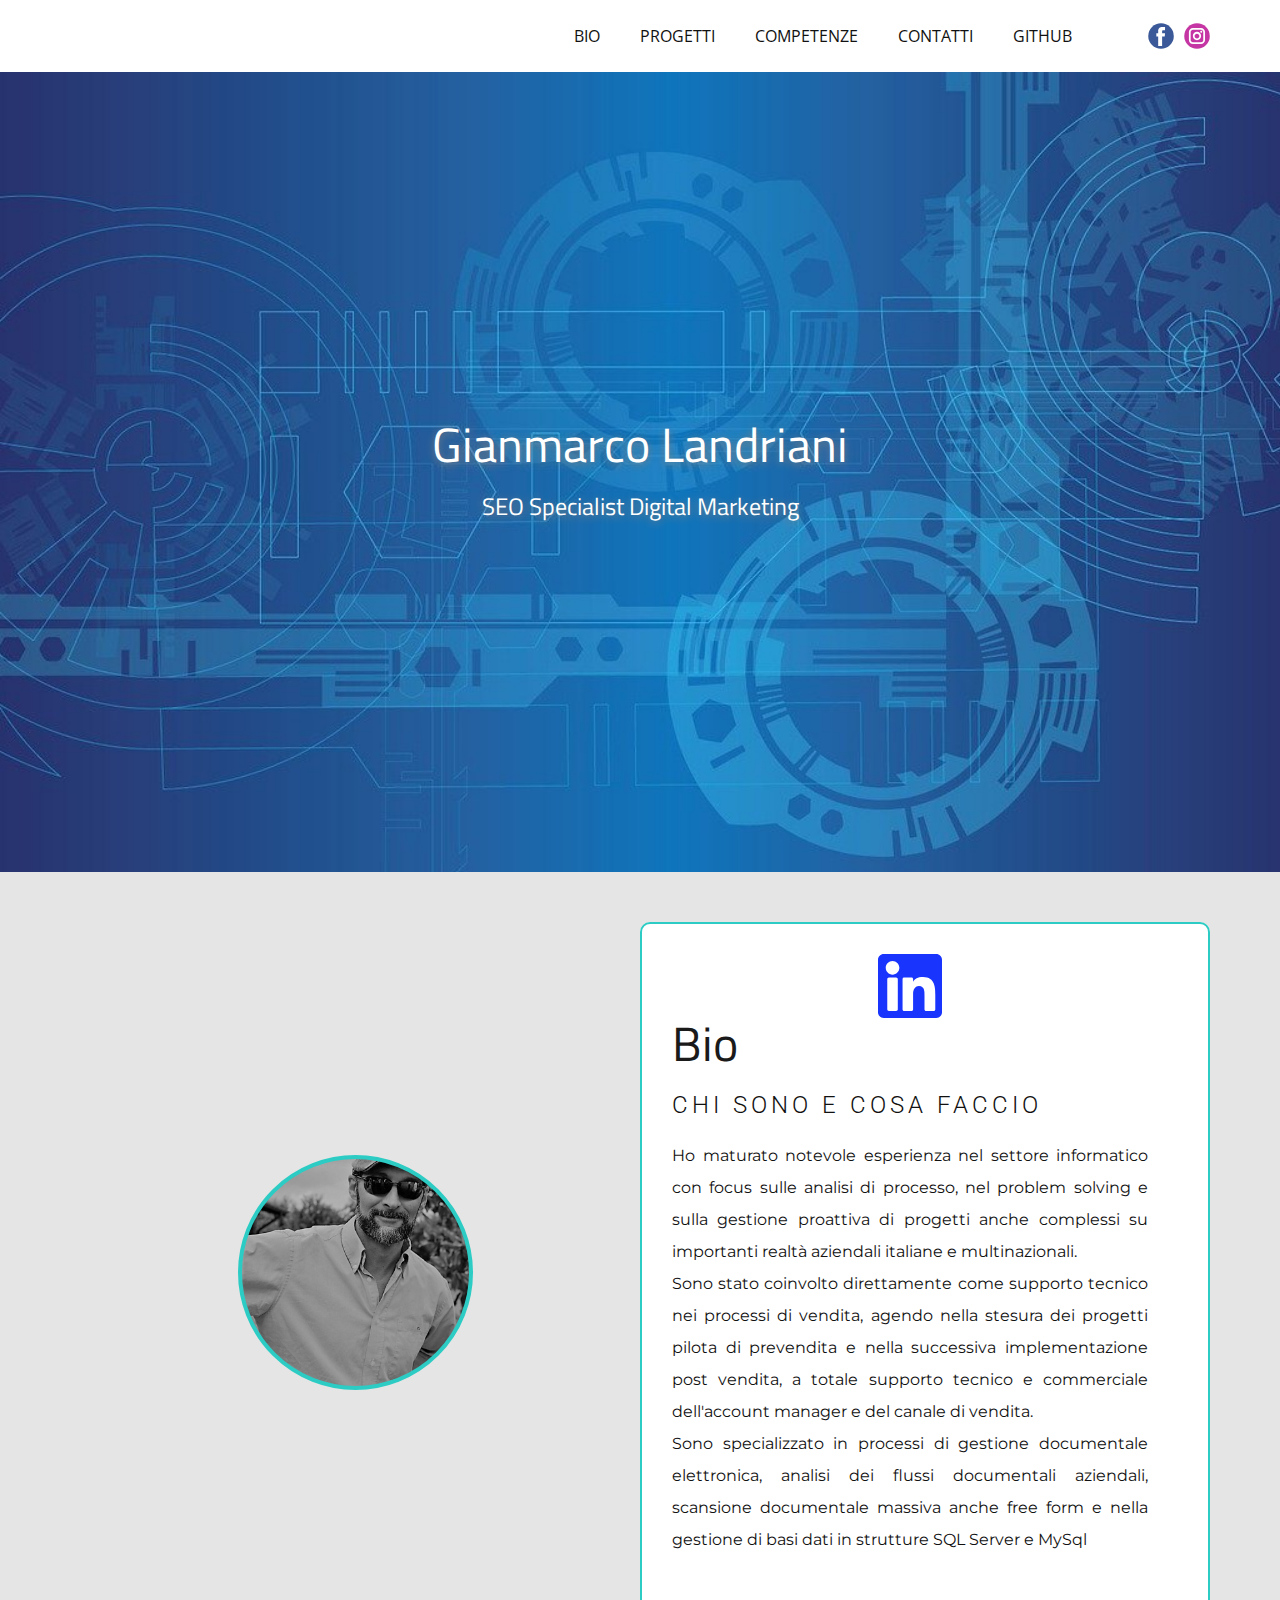
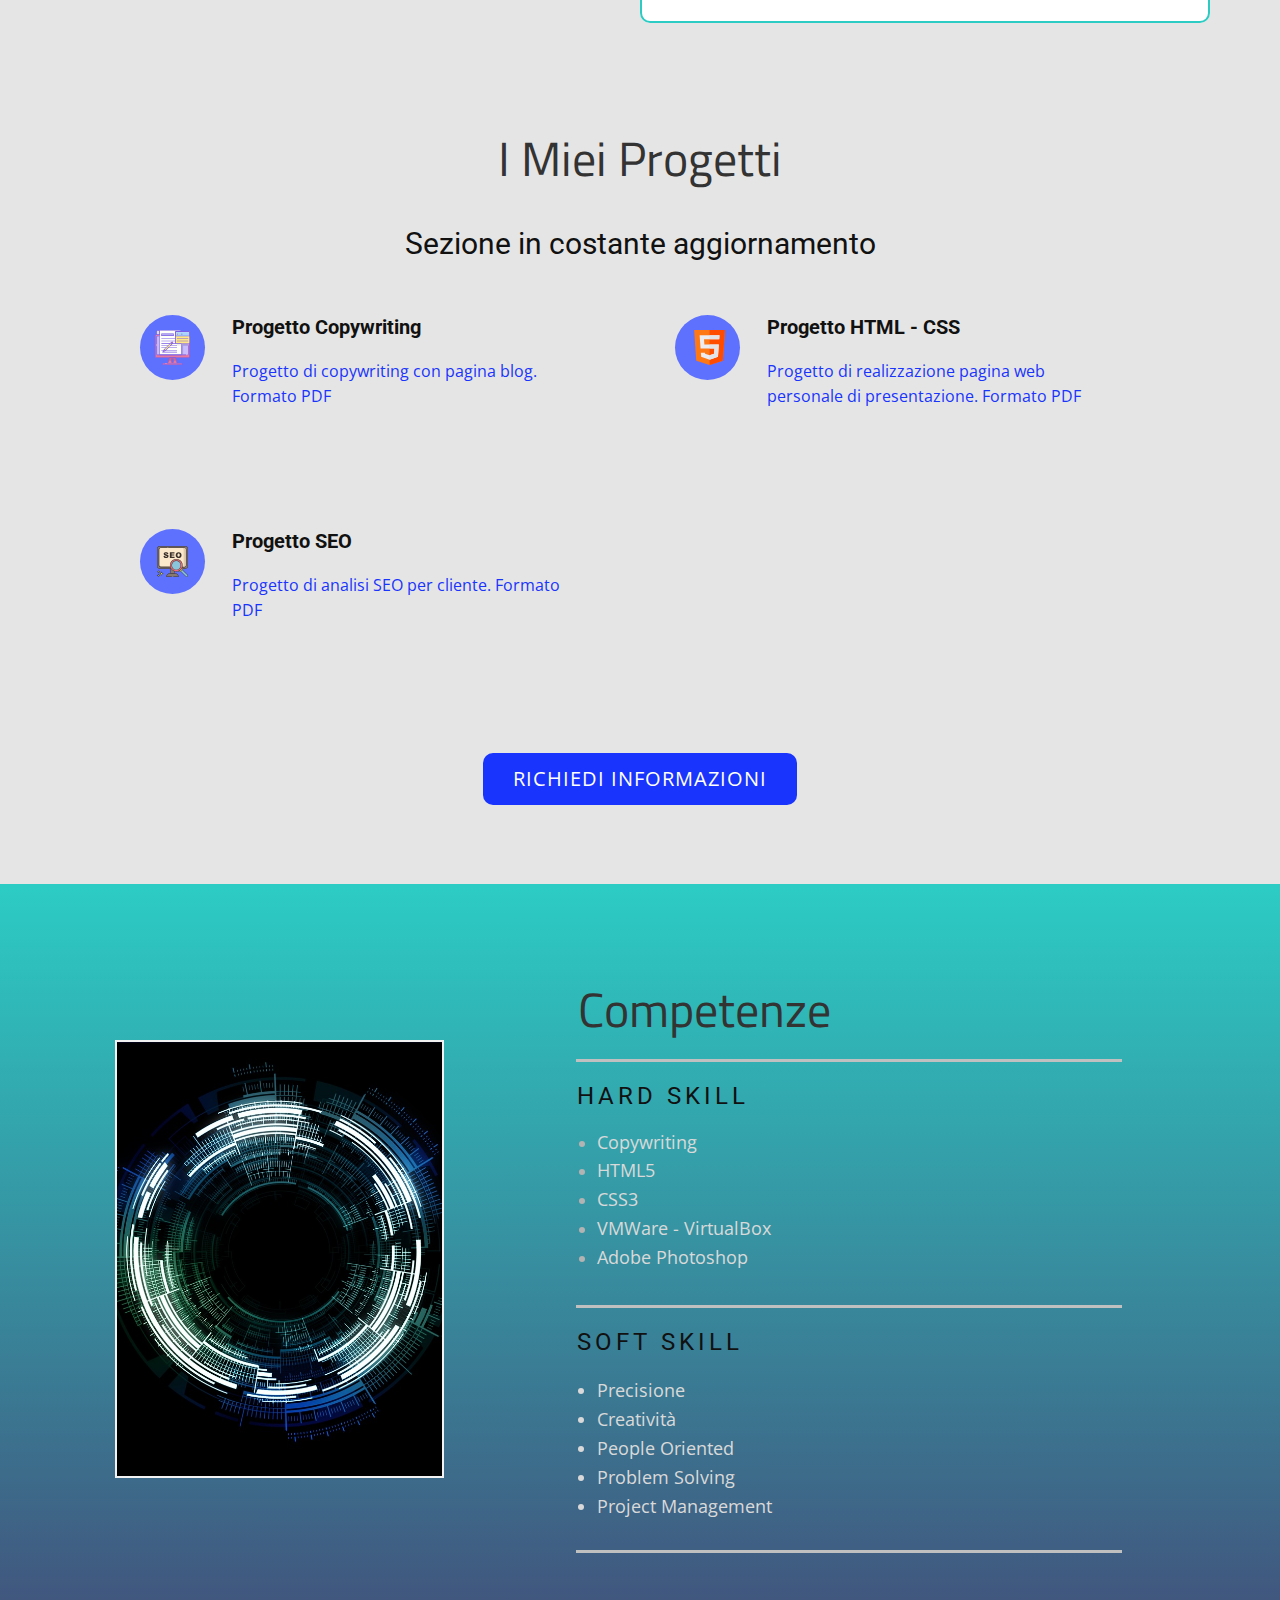
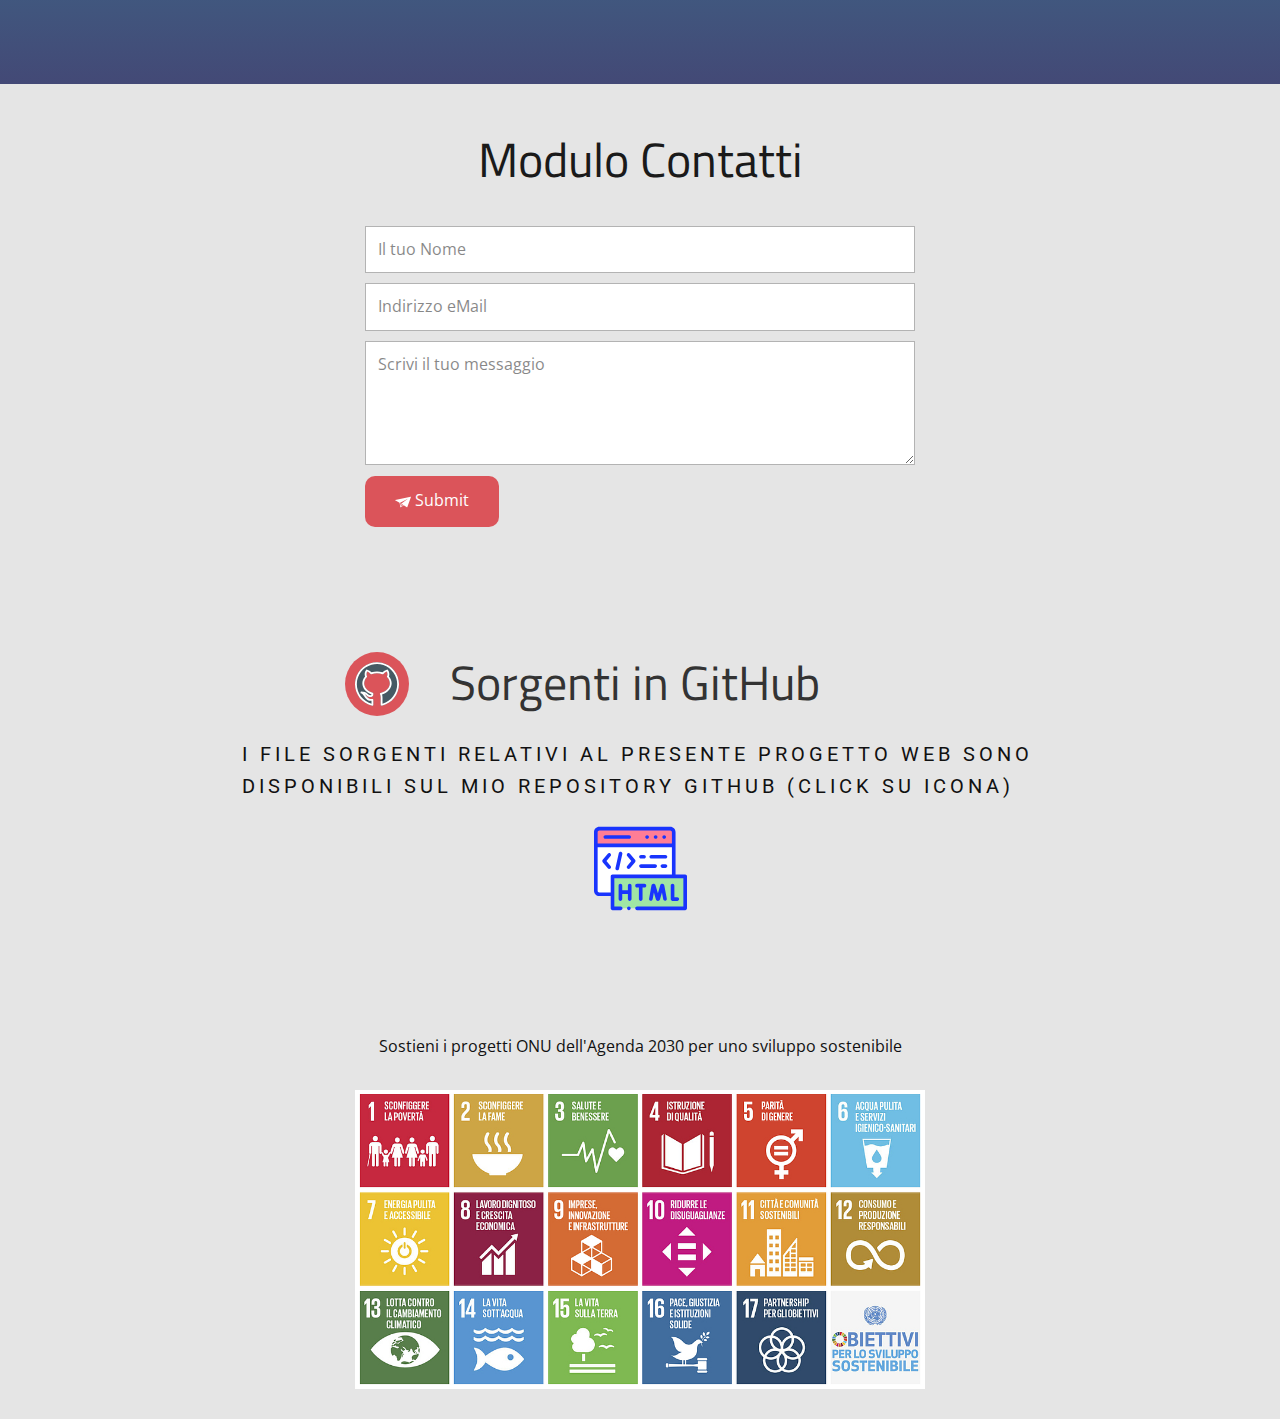
==== index.html @ 55a2b65b "start2impact" ====
<!DOCTYPE html>
<html style="font-size: 16px;" lang="it-IT"><head>
    <meta name="viewport" content="width=device-width, initial-scale=1.0">
    <meta charset="utf-8">
    <meta name="keywords" content="Html, CSS, SEO">
    <meta name="description" content="Gianmarco Landriani | Progetto HTML-CSS percorso SEO specialist su start2impact">
    <meta name="page_type" content="np-template-header-footer-from-plugin">
    <title>Gianmarco Landriani</title>
    <link rel="stylesheet" href="css/mypage.css" media="screen">
<link rel="stylesheet" href="css/Index.css" media="screen">
    <script class="u-script" type="text/javascript" src="js/jquery.js" defer=""></script>
    <script class="u-script" type="text/javascript" src="js/mypage.js" defer=""></script>
    <meta property="og:title" content="Gianmarco Landriani">
    <meta property="og:description" content="Gianmarco Landriani | Progetto HTML-CSS percorso SEO consultant su start2impact">
    <meta property="og:image" content="images/home_1280.jpg">
    <link id="u-theme-google-font" rel="stylesheet" href="https://fonts.googleapis.com/css?family=Roboto:100,100i,300,300i,400,400i,500,500i,700,700i,900,900i|Open+Sans:300,300i,400,400i,600,600i,700,700i,800,800i">
    <link id="u-page-google-font" rel="stylesheet" href="https://fonts.googleapis.com/css?family=Titillium+Web:200,200i,300,300i,400,400i,600,600i,700,700i,900|Montserrat:100,100i,200,200i,300,300i,400,400i,500,500i,600,600i,700,700i,800,800i,900,900i">
    
    <script type="application/ld+json">{
		"@context": "http://schema.org",
		"@type": "Organization",
		"name": "Personale",
		"sameAs": [
				"https://www.facebook.com/Gianmarco.Landriani/",
				"https://www.instagram.com/gianmarco.landriani/"
		]
}</script>
    <meta name="theme-color" content="#1934fd">
    <meta property="og:type" content="website">
  </head>
  <body data-home-page="Index.html" data-home-page-title="Index" class="u-body"><header class="u-align-center-sm u-align-center-xs u-clearfix u-header u-header" id="sec-44a9"><div class="u-clearfix u-sheet u-sheet-1">
        <div class="u-social-icons u-spacing-10 u-social-icons-1">
          <a class="u-social-url" title="facebook" target="_blank" href="https://www.facebook.com/Gianmarco.Landriani/"><span class="u-icon u-social-facebook u-social-icon u-icon-1"><svg class="u-svg-link" preserveAspectRatio="xMidYMin slice" viewBox="0 0 112 112" style=""><use xmlns:xlink="http://www.w3.org/1999/xlink" xlink:href="#svg-72c3"></use></svg><svg class="u-svg-content" viewBox="0 0 112 112" x="0" y="0" id="svg-72c3"><circle fill="currentColor" cx="56.1" cy="56.1" r="55"></circle><path fill="#FFFFFF" d="M73.5,31.6h-9.1c-1.4,0-3.6,0.8-3.6,3.9v8.5h12.6L72,58.3H60.8v40.8H43.9V58.3h-8V43.9h8v-9.2
            c0-6.7,3.1-17,17-17h12.5v13.9H73.5z"></path></svg></span>
          </a>
          <a class="u-social-url" title="instagram" target="_blank" href="https://www.instagram.com/gianmarco.landriani/"><span class="u-icon u-social-icon u-social-instagram u-icon-2"><svg class="u-svg-link" preserveAspectRatio="xMidYMin slice" viewBox="0 0 112 112" style=""><use xmlns:xlink="http://www.w3.org/1999/xlink" xlink:href="#svg-be2e"></use></svg><svg class="u-svg-content" viewBox="0 0 112 112" x="0" y="0" id="svg-be2e"><circle fill="currentColor" cx="56.1" cy="56.1" r="55"></circle><path fill="#FFFFFF" d="M55.9,38.2c-9.9,0-17.9,8-17.9,17.9C38,66,46,74,55.9,74c9.9,0,17.9-8,17.9-17.9C73.8,46.2,65.8,38.2,55.9,38.2
            z M55.9,66.4c-5.7,0-10.3-4.6-10.3-10.3c-0.1-5.7,4.6-10.3,10.3-10.3c5.7,0,10.3,4.6,10.3,10.3C66.2,61.8,61.6,66.4,55.9,66.4z"></path><path fill="#FFFFFF" d="M74.3,33.5c-2.3,0-4.2,1.9-4.2,4.2s1.9,4.2,4.2,4.2s4.2-1.9,4.2-4.2S76.6,33.5,74.3,33.5z"></path><path fill="#FFFFFF" d="M73.1,21.3H38.6c-9.7,0-17.5,7.9-17.5,17.5v34.5c0,9.7,7.9,17.6,17.5,17.6h34.5c9.7,0,17.5-7.9,17.5-17.5V38.8
            C90.6,29.1,82.7,21.3,73.1,21.3z M83,73.3c0,5.5-4.5,9.9-9.9,9.9H38.6c-5.5,0-9.9-4.5-9.9-9.9V38.8c0-5.5,4.5-9.9,9.9-9.9h34.5
            c5.5,0,9.9,4.5,9.9,9.9V73.3z"></path></svg></span>
          </a>
        </div>
        <nav class="u-align-left u-menu u-menu-dropdown u-offcanvas u-menu-1">
          <div class="menu-collapse" style="font-size: 1rem;">
            <a class="u-button-style u-nav-link" href="#">
              <svg class="u-svg-link" preserveAspectRatio="xMidYMin slice" viewBox="0 0 302 302" style=""><use xmlns:xlink="http://www.w3.org/1999/xlink" xlink:href="#svg-8a8f"></use></svg>
              <svg xmlns="http://www.w3.org/2000/svg" xmlns:xlink="http://www.w3.org/1999/xlink" version="1.1" id="svg-8a8f" x="0px" y="0px" viewBox="0 0 302 302" style="enable-background:new 0 0 302 302;" xml:space="preserve" class="u-svg-content"><g><rect y="36" width="302" height="30"></rect><rect y="236" width="302" height="30"></rect><rect y="136" width="302" height="30"></rect>
</g><g></g><g></g><g></g><g></g><g></g><g></g><g></g><g></g><g></g><g></g><g></g><g></g><g></g><g></g><g></g></svg>
            </a>
          </div>
          <div class="u-custom-menu u-nav-container">
            <ul class="u-nav u-unstyled u-nav-1"><li class="u-nav-item"><a class="u-button-style u-nav-link" href="Index.html#carousel_7b2b" data-page-id="147878099">BIO</a>
</li><li class="u-nav-item"><a class="u-button-style u-nav-link" href="Index.html#sec-progetti" data-page-id="147878099">PROGETTI</a>
</li><li class="u-nav-item"><a class="u-button-style u-nav-link" href="Index.html#sec-competenze" data-page-id="147878099">COMPETENZE</a>
</li><li class="u-nav-item"><a class="u-button-style u-nav-link" href="Index.html#sec-contatti" data-page-id="147878099">CONTATTI</a>
</li><li class="u-nav-item"><a class="u-button-style u-nav-link" href="Index.html#sec-github" data-page-id="147878099">GITHUB</a>
</li></ul>
          </div>
          <div class="u-custom-menu u-nav-container-collapse">
            <div class="u-align-center u-black u-container-style u-inner-container-layout u-opacity u-opacity-95 u-sidenav">
              <div class="u-sidenav-overflow">
                <div class="u-menu-close"></div>
                <ul class="u-align-center u-nav u-popupmenu-items u-unstyled u-nav-2"><li class="u-nav-item"><a class="u-button-style u-nav-link" href="Index.html#carousel_7b2b" data-page-id="147878099">BIO</a>
</li><li class="u-nav-item"><a class="u-button-style u-nav-link" href="Index.html#sec-progetti" data-page-id="147878099">PROGETTI</a>
</li><li class="u-nav-item"><a class="u-button-style u-nav-link" href="Index.html#sec-competenze" data-page-id="147878099">COMPETENZE</a>
</li><li class="u-nav-item"><a class="u-button-style u-nav-link" href="Index.html#sec-contatti" data-page-id="147878099">CONTATTI</a>
</li><li class="u-nav-item"><a class="u-button-style u-nav-link" href="Index.html#sec-github" data-page-id="147878099">GITHUB</a>
</li></ul>
              </div>
            </div>
            <div class="u-black u-menu-overlay u-opacity u-opacity-70"></div>
          </div>
        </nav>
      </div></header>
    <section class="u-align-center u-clearfix u-image u-section-1" id="carousel_30c3" data-image-width="1280" data-image-height="640">
      <div class="u-align-left u-clearfix u-sheet u-valign-middle u-sheet-1">
        <h1 class="u-align-center u-text u-text-body-alt-color u-text-default u-text-1">Gianmarco Landriani<br>
          <span style="font-size: 1.5rem;">SEO Specialist Digital Marketing</span>
        </h1>
      </div>
    </section>
    <section class="u-clearfix u-grey-10 u-section-2" id="carousel_7b2b">
      <div class="u-clearfix u-sheet u-sheet-1">
        <div class="u-clearfix u-layout-wrap u-layout-wrap-1">
          <div class="u-gutter-0 u-layout">
            <div class="u-layout-row">
              <div class="u-align-center u-container-style u-layout-cell u-size-30 u-layout-cell-1">
                <div class="u-container-layout u-valign-middle u-container-layout-1">
                  <div class="u-border-4 u-border-palette-4-dark-1 u-image u-image-circle u-image-1" data-image-width="698" data-image-height="1048"></div>
                </div>
              </div>
              <div class="u-container-style u-layout-cell u-radius-10 u-shape-round u-size-30 u-white u-layout-cell-2">
                <div class="u-border-2 u-border-palette-4-dark-1 u-container-layout u-container-layout-2"><span class="u-align-center u-icon u-icon-circle u-text-palette-1-base u-icon-1" data-href="https://it.linkedin.com/in/gianmarco-landriani" data-target="_blank"><svg class="u-svg-link" preserveAspectRatio="xMidYMin slice" viewBox="0 0 382 382" style=""><use xmlns:xlink="http://www.w3.org/1999/xlink" xlink:href="#svg-2ec9"></use></svg><svg class="u-svg-content" viewBox="0 0 382 382" x="0px" y="0px" id="svg-2ec9" style="enable-background:new 0 0 382 382;"><path style="fill:currentColor;" d="M347.445,0H34.555C15.471,0,0,15.471,0,34.555v312.889C0,366.529,15.471,382,34.555,382h312.889  C366.529,382,382,366.529,382,347.444V34.555C382,15.471,366.529,0,347.445,0z M118.207,329.844c0,5.554-4.502,10.056-10.056,10.056  H65.345c-5.554,0-10.056-4.502-10.056-10.056V150.403c0-5.554,4.502-10.056,10.056-10.056h42.806  c5.554,0,10.056,4.502,10.056,10.056V329.844z M86.748,123.432c-22.459,0-40.666-18.207-40.666-40.666S64.289,42.1,86.748,42.1  s40.666,18.207,40.666,40.666S109.208,123.432,86.748,123.432z M341.91,330.654c0,5.106-4.14,9.246-9.246,9.246H286.73  c-5.106,0-9.246-4.14-9.246-9.246v-84.168c0-12.556,3.683-55.021-32.813-55.021c-28.309,0-34.051,29.066-35.204,42.11v97.079  c0,5.106-4.139,9.246-9.246,9.246h-44.426c-5.106,0-9.246-4.14-9.246-9.246V149.593c0-5.106,4.14-9.246,9.246-9.246h44.426  c5.106,0,9.246,4.14,9.246,9.246v15.655c10.497-15.753,26.097-27.912,59.312-27.912c73.552,0,73.131,68.716,73.131,106.472  L341.91,330.654L341.91,330.654z"></path></svg></span>
                  <h1 class="u-text u-text-default-lg u-text-default-md u-text-default-sm u-text-default-xl u-text-grey-90 u-text-1">Bio</h1>
                  <h6 class="u-text u-text-2">chi sono e cosa faccio</h6>
                  <p class="u-align-justify u-custom-font u-font-montserrat u-text u-text-3"> Ho maturato notevole esperienza nel settore informatico con focus sulle 
analisi di processo, nel problem solving e sulla gestione proattiva di 
progetti anche complessi su importanti realtà aziendali italiane e 
multinazionali.<br> Sono stato coinvolto direttamente come supporto tecnico nei processi di 
vendita, agendo nella stesura dei progetti pilota di prevendita e nella 
successiva implementazione post vendita, a totale supporto tecnico e 
commerciale dell'account manager e del canale di vendita.<br> Sono specializzato in processi di gestione documentale elettronica, 
analisi dei flussi documentali aziendali, scansione documentale massiva 
anche free form e nella gestione di basi dati in strutture SQL Server e 
MySql
                  </p>
                </div>
              </div>
            </div>
          </div>
        </div>
      </div>
    </section>
    <section class="u-align-center u-clearfix u-grey-10 u-section-3" id="sec-progetti">
      <div class="u-clearfix u-sheet u-sheet-1">
        <h1 class="u-text u-text-1">I Miei Progetti</h1>
        <h3 class="u-text u-text-2">Sezione in costante aggiornamento</h3>
        <div class="u-expanded-width-lg u-expanded-width-md u-expanded-width-sm u-expanded-width-xs u-list u-list-1">
          <div class="u-repeater u-repeater-1">
            <div class="u-container-style u-list-item u-repeater-item">
              <div class="u-container-layout u-similar-container u-container-layout-1"><span class="u-icon u-icon-circle u-palette-1-light-1 u-spacing-15 u-icon-1"><svg class="u-svg-link" preserveAspectRatio="xMidYMin slice" viewBox="0 0 128 128" style=""><use xmlns:xlink="http://www.w3.org/1999/xlink" xlink:href="#svg-e57f"></use></svg><svg class="u-svg-content" viewBox="0 0 128 128" id="svg-e57f"><rect fill="#e678a0" height="84.382" rx="2.953" width="126" x="1" y="17.33"></rect><path d="m2.969 100.727v-78.471a2.954 2.954 0 0 1 2.953-2.956h120.094a3.023 3.023 0 0 1 .862.138 2.962 2.962 0 0 0 -2.83-2.109h-120.095a2.954 2.954 0 0 0 -2.953 2.956v78.471a2.946 2.946 0 0 0 2.107 2.818 2.926 2.926 0 0 1 -.138-.847z" fill="#fa8cb4"></path><rect fill="#c8beff" height="68.618" rx="1.969" width="115.839" x="6.081" y="22.256"></rect><path d="m10.018 24.226h111.9a1.97 1.97 0 0 0 -1.969-1.971h-111.9a1.97 1.97 0 0 0 -1.969 1.971v64.674a1.97 1.97 0 0 0 1.969 1.971v-64.671a1.97 1.97 0 0 1 1.969-1.974z" fill="#a99be0"></path><path d="m75.508 101.712h-23.016l-6.703 25.288h36.422zm-11.508 18.063a3.447 3.447 0 0 1 -3.445-3.448v-8.539a3.447 3.447 0 0 1 3.445-3.449 3.447 3.447 0 0 1 3.445 3.448v8.539a3.447 3.447 0 0 1 -3.445 3.449z" fill="#e678a0"></path><path d="m75.508 101.712h-23.016l-6.703 25.288h36.422zm-11.508 18.063a3.447 3.447 0 0 1 -3.445-3.448v-8.539a3.447 3.447 0 0 1 3.445-3.449 3.447 3.447 0 0 1 3.445 3.448v8.539a3.447 3.447 0 0 1 -3.445 3.449z" fill="#e678a0"></path><path d="m99.782 127h-71.564v-2.63a2.953 2.953 0 0 1 2.953-2.953h65.658a2.953 2.953 0 0 1 2.953 2.953z" fill="#e678a0"></path><path d="m30.165 126.322a2.954 2.954 0 0 1 2.953-2.956h65.659a2.917 2.917 0 0 1 .862.143 2.944 2.944 0 0 0 -2.81-2.092h-65.658a2.954 2.954 0 0 0 -2.953 2.956v2.627h1.948z" fill="#fa8cb4"></path><path d="m78.25 112.057-2.742-10.345h-23.016l-2.742 10.345h10.8v-4.269a3.445 3.445 0 1 1 6.891 0v4.269z" fill="#d2648c"></path><path d="m121.919 50.459h-18.961-6.733v6.733 33.698h6.733v-33.698h18.961z" fill="#a99be0"></path><path d="m84.987 17.33v-10.711a5.619 5.619 0 0 1 5.619-5.619h-78.906a5.619 5.619 0 0 0 -5.619 5.619v10.711z" fill="#dcdcd2"></path><path d="m90.606 1h-78.906a5.619 5.619 0 0 1 5.619 5.619c0 .145-.011.288-.022.43h.022v83.857h78.906v-84.287a5.619 5.619 0 0 0 -5.619-5.619z" fill="#fffffa"></path><path d="m96.225 12.6h-14.473a2.074 2.074 0 0 0 -2.074 2.074v40.449a2.069 2.069 0 0 0 2.069 2.069h14.478z" fill="#f0f0e6"></path><path d="m23.865 14.052h44.088v6.555h-44.088z" fill="#b4aaf0"></path><path d="m66.669 46.392a2.86 2.86 0 0 0 -4.044 0l-.633.633-1.386 1.386-25.3 25.3-7.116 7.2 11.16-3.155 25.3-25.3 1.386-1.386.633-.633a2.86 2.86 0 0 0 0-4.045z" fill="#f0f0e6"></path><path d="m30.1 58.228h35.773v5.72h-35.773z" fill="#ffe885" transform="matrix(.707 -.707 .707 .707 -29.141 51.824)"></path><path d="m28.707 58.806h35.773v1.779h-35.773z" fill="#fffa96" transform="matrix(.707 -.707 .707 .707 -28.564 50.431)"></path><path d="m31.493 61.592h35.773v1.779h-35.773z" fill="#f0dc78" transform="matrix(.707 -.707 .707 .707 -29.718 53.217)"></path><path d="m64.676 44.4a2.86 2.86 0 0 0 -4.044 0l-2.019 2.019 4.044 4.044 2.019-2.019a2.86 2.86 0 0 0 0-4.044z" fill="#e678a0"></path><path d="m61.4 49.2 2.913-2.913c.545-.545.978-1.022.569-1.642a2.85 2.85 0 0 1 -.2 3.794l-2.019 2.019z" fill="#d2648c"></path><path d="m62.784 44.763-2.913 2.913-1.258-1.258 2.019-2.018a2.85 2.85 0 0 1 3.794-.2c-.62-.414-1.097.018-1.642.563z" fill="#fa8cb4"></path><path d="m33.317 71.714-5.123 9.192 9.167-5.148z" fill="#ffb4be"></path><rect fill="#ffe885" height="44.596" rx="2.95" width="52.5" x="74.5" y="5.864"></rect><path d="m127 22.193h-52.5v-13.376a2.953 2.953 0 0 1 2.953-2.953h46.594a2.953 2.953 0 0 1 2.953 2.953z" fill="#aad2ff"></path><path d="m77.247 11.564a2.953 2.953 0 0 1 2.953-2.953h46.594c.064 0 .137.015.2.019a2.957 2.957 0 0 0 -2.947-2.766h-46.597a2.95 2.95 0 0 0 -2.95 2.95v13.38h2.747z" fill="#bee6ff"></path><circle cx="82.157" cy="15.707" fill="#96bef0" r="2"></circle><circle cx="90.157" cy="15.707" fill="#96bef0" r="2"></circle><circle cx="98.157" cy="15.707" fill="#96bef0" r="2"></circle><circle cx="82.157" cy="14.916" fill="#e678a0" r="2"></circle><circle cx="90.157" cy="14.916" fill="#f0dc78" r="2"></circle><circle cx="98.157" cy="14.916" fill="#8d7bd4" r="2"></circle><g fill="#785ae6"><path d="m124.047 102.734h-120.094a3.958 3.958 0 0 1 -3.953-3.953v-78.5a3.958 3.958 0 0 1 3.953-3.953h10.672a1 1 0 0 1 0 2h-10.672a1.955 1.955 0 0 0 -1.953 1.954v78.5a1.955 1.955 0 0 0 1.953 1.953h120.094a1.955 1.955 0 0 0 1.953-1.954v-50.391a1 1 0 0 1 2 0v50.391a3.958 3.958 0 0 1 -3.953 3.953z"></path><path d="m113.2 91.906h-105.151a2.972 2.972 0 0 1 -2.969-2.969v-29.859a1 1 0 0 1 2 0v29.86a.97.97 0 0 0 .969.969h105.151a1 1 0 0 1 0 2z"></path><path d="m119.95 91.906a1 1 0 0 1 0-2 .97.97 0 0 0 .969-.969v-31.745a1 1 0 1 1 2 0v31.746a2.972 2.972 0 0 1 -2.969 2.968z"></path><path d="m80.6 121.922a1 1 0 0 1 -.966-.743l-4.894-18.444h-21.478l-4.162 15.676a1 1 0 0 1 -1.934-.514l4.356-16.42a1 1 0 0 1 .967-.743h23.019a1 1 0 0 1 .967.743l5.091 19.188a1 1 0 0 1 -.71 1.224 1.021 1.021 0 0 1 -.256.033zm-16.6-1.141a4.45 4.45 0 0 1 -4.445-4.445v-8.536a4.445 4.445 0 0 1 8.891 0v8.531a4.45 4.45 0 0 1 -4.446 4.45zm0-15.422a2.448 2.448 0 0 0 -2.445 2.445v8.531a2.445 2.445 0 0 0 4.891 0v-8.535a2.448 2.448 0 0 0 -2.446-2.441z"></path><path d="m99.782 128h-71.564a1 1 0 0 1 -1-1v-2.625a3.958 3.958 0 0 1 3.953-3.953h5.1a1 1 0 0 1 0 2h-5.1a1.955 1.955 0 0 0 -1.953 1.953v1.625h69.564v-1.625a1.955 1.955 0 0 0 -1.953-1.953h-52.516a1 1 0 0 1 0-2h52.516a3.958 3.958 0 0 1 3.953 3.953v2.625a1 1 0 0 1 -1 1z"></path><path d="m6.081 51.547a1 1 0 0 1 -1-1v-26.327a2.972 2.972 0 0 1 2.969-2.969h4.765a1 1 0 0 1 0 2h-4.766a.97.97 0 0 0 -.969.969v26.327a1 1 0 0 1 -.999 1z"></path><path d="m17.319 18.329h-11.238a1 1 0 0 1 -1-1v-10.71a6.619 6.619 0 0 1 13.238 0c0 .1 0 .2-.01.294a.98.98 0 0 1 .01.137v10.279a1 1 0 0 1 -1 1zm-10.238-2h9.238v-9.073a.986.986 0 0 1 -.019-.281c.009-.117.019-.235.019-.355a4.619 4.619 0 0 0 -9.238 0z"></path><path d="m96.226 91.906h-78.907a1 1 0 0 1 -1-1v-83.664a.951.951 0 0 1 -.019-.269c.009-.119.019-.235.019-.354a4.625 4.625 0 0 0 -4.619-4.619 1 1 0 0 1 0-2h78.906a6.635 6.635 0 0 1 6.554 5.729 1 1 0 0 1 -.991 1.134h-18.719a1.953 1.953 0 0 0 -1.95 1.95v38.7a1.953 1.953 0 0 0 1.95 1.95h18.75a1 1 0 0 1 1 1l.027 40.447a1 1 0 0 1 -1 1zm-77.907-2h76.906l-.025-38.447h-17.75a3.955 3.955 0 0 1 -3.95-3.95v-38.696a3.955 3.955 0 0 1 3.95-3.95h17.423a4.632 4.632 0 0 0 -4.267-2.863h-74.169a6.6 6.6 0 0 1 1.882 4.619c0 .1 0 .2-.01.293a.98.98 0 0 1 .01.137z"></path><path d="m124.05 51.459h-46.6a3.955 3.955 0 0 1 -3.95-3.95v-38.696a3.955 3.955 0 0 1 3.95-3.95h46.6a3.955 3.955 0 0 1 3.95 3.95v38.7a3.955 3.955 0 0 1 -3.95 3.946zm-46.6-44.6a1.953 1.953 0 0 0 -1.95 1.95v38.7a1.953 1.953 0 0 0 1.95 1.95h46.6a1.953 1.953 0 0 0 1.95-1.95v-38.696a1.953 1.953 0 0 0 -1.95-1.95z"></path><path d="m127 23.193h-52.5a1 1 0 0 1 -1-1v-13.377a3.958 3.958 0 0 1 3.953-3.953h46.594a3.958 3.958 0 0 1 3.953 3.953v13.377a1 1 0 0 1 -1 1zm-51.5-2h50.5v-12.377a1.955 1.955 0 0 0 -1.953-1.953h-46.594a1.955 1.955 0 0 0 -1.953 1.953z"></path><path d="m79.679 66.229h-31.789a1 1 0 0 1 0-2h31.789a1 1 0 0 1 0 2z"></path><path d="m39.8 66.229h-15.935a1 1 0 0 1 0-2h15.935a1 1 0 0 1 0 2z"></path><path d="m79.679 74.707h-40.266a1 1 0 0 1 0-2h40.266a1 1 0 0 1 0 2z"></path><path d="m32.206 74.707h-8.341a1 1 0 0 1 0-2h8.341a1 1 0 0 1 0 2z"></path><path d="m74.5 49.878h-10.259a1 1 0 0 1 0-2h10.259a1 1 0 0 1 0 2z"></path><path d="m56.152 49.878h-32.287a1 1 0 0 1 0-2h32.287a1 1 0 0 1 0 2z"></path><path d="m47.675 58.355h-23.81a1 1 0 0 1 0-2h23.81a1 1 0 0 1 0 2z"></path><path d="m79.679 58.355h-23.915a1 1 0 0 1 0-2h23.915a1 1 0 0 1 0 2z"></path><path d="m74.5 32.838h-50.635a1 1 0 0 1 0-2h50.635a1 1 0 1 1 0 2z"></path><path d="m74.5 41.315h-50.635a1 1 0 0 1 0-2h50.635a1 1 0 0 1 0 2z"></path><path d="m79.679 81.906h-51.49a1 1 0 1 1 0-2h51.49a1 1 0 0 1 0 2z"></path><path d="m37.361 76.758a1 1 0 0 1 -.707-.293l-4.044-4.044a1 1 0 0 1 0-1.414l25.3-25.3a1 1 0 0 1 .707-.293 1 1 0 0 1 .707.293l4.044 4.045a1 1 0 0 1 0 1.414l-6.893 6.893a1 1 0 0 1 -1.414-1.414l6.186-6.186-2.63-2.631-23.886 23.886 2.63 2.63 14.182-14.182a1 1 0 0 1 1.414 1.414l-14.889 14.889a1 1 0 0 1 -.707.293z"></path><path d="m62.657 51.463a1 1 0 0 1 -.707-.293l-4.044-4.045a1 1 0 0 1 0-1.414l2.02-2.019a3.951 3.951 0 0 1 5.459 0 3.859 3.859 0 0 1 0 5.458l-2.019 2.02a1 1 0 0 1 -.709.293zm-2.63-5.045 2.63 2.631 1.313-1.312a1.86 1.86 0 0 0 0-2.63 1.9 1.9 0 0 0 -2.63 0z"></path><path d="m28.195 81.906a1 1 0 0 1 -.874-1.486l5.123-9.192a1 1 0 0 1 .735-.5.984.984 0 0 1 .845.283l4.044 4.044a1 1 0 0 1 -.217 1.579l-9.167 5.148a1 1 0 0 1 -.489.124zm5.351-8.549-2.755 4.943 4.93-2.769z"></path><path d="m67.953 21.606h-44.088a1 1 0 0 1 -1-1v-6.553a1 1 0 0 1 1-1h44.088a1 1 0 0 1 1 1v6.554a1 1 0 0 1 -1 .999zm-43.088-2h42.088v-4.553h-42.088z"></path><path d="m120.883 32.838h-40.266a1 1 0 1 1 0-2h40.266a1 1 0 0 1 0 2z"></path><path d="m120.883 41.315h-40.266a1 1 0 0 1 0-2h40.266a1 1 0 0 1 0 2z"></path>
</g></svg>
            
            
          </span>
                <div class="u-container-style u-file-link u-group u-group-1" data-href="files/CopywritingLandriani.pdf" data-target="_blank">
                  <div class="u-container-layout u-valign-top u-container-layout-2">
                    <h5 class="u-text u-text-3">Progetto Copywriting</h5>
                    <p class="u-text u-text-4">
                      <a class="u-active-none u-border-none u-btn u-button-link u-button-style u-hover-none u-none u-text-palette-1-base u-btn-1" href="#">Progetto di copywriting con pagina blog. Formato PDF</a>
                    </p>
                  </div>
                </div>
              </div>
            </div>
            <div class="u-container-style u-list-item u-repeater-item">
              <div class="u-container-layout u-similar-container u-container-layout-3"><span class="u-icon u-icon-circle u-palette-1-light-1 u-spacing-15 u-icon-2"><svg class="u-svg-link" preserveAspectRatio="xMidYMin slice" viewBox="-30 0 512 512" style=""><use xmlns:xlink="http://www.w3.org/1999/xlink" xlink:href="#svg-0865"></use></svg><svg class="u-svg-content" viewBox="-30 0 512 512" id="svg-0865"><path d="m0 0 31.800781 448.101562 194.398438 63.898438 194.398437-63.898438 31.800782-448.101562zm0 0" fill="#ff7816"></path><path d="m452.398438 0-31.800782 448.101562-194.398437 63.898438v-512zm0 0" fill="#ff4b00"></path><path d="m367.5 136h-222.300781l5.398437 75h211.503906l-12.902343 181.597656-123 41.101563-123-41.101563-4.199219-60.597656h60l1.199219 16.5 66 21.898438 66-21.898438 5.398437-77.5h-203.097656l-13.800781-195h291zm0 0" fill="#ececf1"></path><g fill="#e2e2e7"><path d="m362.101562 211-12.902343 181.597656-123 41.101563v-63.300781l66-21.898438 5.398437-77.5h-71.398437v-60zm0 0"></path><path d="m371.699219 76-4.199219 60h-141.300781v-60zm0 0"></path>
</g></svg>
            
            
          </span>
                <div class="u-container-style u-group u-video-cover u-group-2">
                  <div class="u-container-layout u-valign-top u-container-layout-4">
                    <h5 class="u-text u-text-default u-text-5">Progetto HTML - CSS</h5>
                    <p class="u-text u-text-default u-text-6">
                      <a class="u-active-none u-border-none u-btn u-button-link u-button-style u-hover-none u-none u-text-palette-1-base u-btn-2" href="Errore.html" data-page-id="51514597">Progetto di realizzazione pagina web personale di presentazione. Formato PDF</a>
                    </p>
                  </div>
                </div>
              </div>
            </div>
            <div class="u-container-style u-list-item u-repeater-item">
              <div class="u-container-layout u-similar-container u-container-layout-5"><span class="u-icon u-icon-circle u-palette-1-light-1 u-spacing-15 u-icon-3"><svg class="u-svg-link" preserveAspectRatio="xMidYMin slice" viewBox="0 0 256 256" style=""><use xmlns:xlink="http://www.w3.org/1999/xlink" xlink:href="#svg-9aec"></use></svg><svg class="u-svg-content" viewBox="0 0 256 256" id="svg-9aec"><path d="m222.394 16.135h-188.789c-9.447 0-17.105 7.658-17.105 17.106v130.289c0 9.447 7.658 17.105 17.105 17.105h188.789c9.447 0 17.106-7.658 17.106-17.105v-130.289c0-9.447-7.658-17.106-17.106-17.106z" fill="#87796f"></path><path d="m222.394 14.636h-188.789c-10.259 0-18.605 8.346-18.605 18.605v130.289c0 10.259 8.346 18.605 18.605 18.605h188.789c10.259 0 18.606-8.347 18.606-18.605v-130.289c0-10.259-8.347-18.605-18.606-18.605zm15.606 148.894c0 8.604-7.001 15.605-15.606 15.605h-188.789c-8.605.001-15.605-7-15.605-15.605v-130.289c0-8.604 7-15.605 15.605-15.605h188.789c8.605 0 15.606 7.001 15.606 15.605z" fill="#3a312a"></path><path d="m214.969 28.635h-173.938c-6.583 0-11.92 5.337-11.92 11.92v115.66c0 6.583 5.337 11.92 11.92 11.92h173.938c6.583 0 11.92-5.336 11.92-11.92v-115.66c0-6.583-5.337-11.92-11.92-11.92z" fill="#fce8cb"></path><path d="m214.969 27.136h-115.171c-.829 0-1.5.672-1.5 1.5s.671 1.5 1.5 1.5h115.171c5.745 0 10.42 4.675 10.42 10.42v115.66c0 5.745-4.675 10.42-10.42 10.42h-173.938c-5.746 0-10.42-4.675-10.42-10.42v-115.66c0-5.745 4.674-10.42 10.42-10.42h45.17c.829 0 1.5-.672 1.5-1.5s-.671-1.5-1.5-1.5h-45.17c-7.4 0-13.42 6.021-13.42 13.42v115.66c0 7.399 6.02 13.42 13.42 13.42h173.938c7.399 0 13.42-6.021 13.42-13.42v-115.66c0-7.4-6.021-13.42-13.42-13.42z" fill="#3a312a"></path><path d="m214.969 27.136h-115.171c-.829 0-1.5.672-1.5 1.5s.671 1.5 1.5 1.5h115.171c5.745 0 10.42 4.675 10.42 10.42v115.66c0 5.745-4.675 10.42-10.42 10.42h-173.938c-5.746 0-10.42-4.675-10.42-10.42v-115.66c0-5.745 4.674-10.42 10.42-10.42h45.17c.829 0 1.5-.672 1.5-1.5s-.671-1.5-1.5-1.5h-45.17c-7.4 0-13.42 6.021-13.42 13.42v115.66c0 7.399 6.02 13.42 13.42 13.42h173.938c7.399 0 13.42-6.021 13.42-13.42v-115.66c0-7.4-6.021-13.42-13.42-13.42z" fill="#3a312a"></path><path d="m113.688 180.635h28.625v35.593h-28.625z" fill="#87796f"></path><path d="m142.313 179.136h-28.625c-.829 0-1.5.672-1.5 1.5v35.593c0 .828.671 1.5 1.5 1.5h28.625c.828 0 1.5-.672 1.5-1.5v-35.593c0-.828-.672-1.5-1.5-1.5zm-1.5 35.593h-25.625v-32.593h25.625z" fill="#3a312a"></path><path d="m148.296 216.229h-40.593c-12.927 0-23.407 10.479-23.407 23.407h87.406c.001-12.928-10.478-23.407-23.406-23.407z" fill="#87796f"></path><path d="m148.296 214.729h-40.592c-13.733 0-24.907 11.173-24.907 24.907 0 .828.671 1.5 1.5 1.5h37.584c.829 0 1.5-.672 1.5-1.5s-.671-1.5-1.5-1.5h-36.033c.773-11.383 10.281-20.407 21.856-20.407h40.592c11.575 0 21.083 9.024 21.856 20.407h-34.701c-.828 0-1.5.672-1.5 1.5s.672 1.5 1.5 1.5h36.252c.828 0 1.5-.672 1.5-1.5 0-13.735-11.173-24.907-24.907-24.907z" fill="#3a312a"></path><path d="m47.671 203.469c-.974 11.564-13.025 13.39-13.025 13.39 10.346.487 12.925 14.059 12.925 14.059.221-9.677 13.321-14.202 13.321-14.202-9.813-.587-13.221-13.247-13.221-13.247z" fill="#d7e057"></path><path d="m60.982 215.219c-8.604-.515-11.831-12.024-11.863-12.141-.191-.702-.865-1.161-1.583-1.102-.725.066-1.298.642-1.359 1.367-.86 10.215-11.313 11.963-11.755 12.031-.763.116-1.313.791-1.273 1.561.04.771.657 1.385 1.427 1.421 9.028.426 11.499 12.719 11.523 12.844.137.711.759 1.217 1.472 1.217.042 0 .084-.002.126-.005.764-.064 1.357-.693 1.375-1.46.195-8.509 12.192-12.777 12.313-12.819.675-.234 1.092-.914.994-1.622-.099-.709-.683-1.25-1.397-1.292zm-13.565 10.345c-1.356-3.131-3.709-6.908-7.587-8.877 2.931-1.404 6.409-3.913 8.202-8.272 1.551 3.071 4.199 6.88 8.334 8.723-3.008 1.639-6.923 4.405-8.949 8.426z" fill="#3a312a"></path><path d="m25.972 220.45c-.689 8.179-9.212 9.471-9.212 9.471 7.318.344 9.142 9.944 9.142 9.944.156-6.845 9.422-10.045 9.422-10.045-6.941-.416-9.352-9.37-9.352-9.37z" fill="#d7e057"></path><path d="m35.414 228.322c-5.766-.345-7.972-8.186-7.994-8.265-.19-.702-.856-1.162-1.582-1.102-.726.065-1.299.643-1.36 1.368-.579 6.87-7.646 8.066-7.942 8.113-.763.116-1.313.791-1.273 1.561.04.771.657 1.385 1.428 1.421 6.035.284 7.723 8.644 7.739 8.726.135.712.759 1.22 1.472 1.22.042 0 .083-.002.125-.005.765-.063 1.358-.693 1.376-1.461.131-5.708 8.332-8.633 8.413-8.661.677-.234 1.094-.913.996-1.622-.099-.709-.684-1.251-1.398-1.293zm-9.585 6.795c-.924-1.886-2.339-3.947-4.447-5.28 1.856-1.041 3.697-2.629 4.87-4.916 1.057 1.874 2.654 3.955 4.941 5.224-1.849 1.1-3.987 2.74-5.364 4.972z" fill="#3a312a"></path><path d="m25.972 193.792c-.689 8.179-9.212 9.47-9.212 9.47 7.318.345 9.142 9.944 9.142 9.944.156-6.844 9.422-10.045 9.422-10.045-6.941-.414-9.352-9.369-9.352-9.369z" fill="#d7e057"></path><g fill="#3a312a"><path d="m35.414 201.665c-5.766-.345-7.972-8.187-7.994-8.266-.19-.701-.856-1.171-1.582-1.102-.726.065-1.299.643-1.36 1.368-.579 6.871-7.646 8.066-7.942 8.113-.763.116-1.313.791-1.273 1.561.04.771.657 1.385 1.427 1.421 6.036.284 7.724 8.645 7.739 8.727.135.712.759 1.22 1.472 1.22.042 0 .083-.002.125-.005.765-.063 1.358-.693 1.376-1.461.131-5.709 8.332-8.633 8.413-8.661.676-.233 1.094-.913.996-1.622s-.683-1.251-1.397-1.293zm-9.585 6.794c-.924-1.885-2.34-3.947-4.447-5.279 1.856-1.041 3.697-2.63 4.87-4.916 1.057 1.873 2.654 3.954 4.941 5.224-1.849 1.1-3.988 2.74-5.364 4.971z"></path><path d="m97.478 82.479c-1.088-1.804-2.828-3.315-5.218-4.533-2.391-1.218-6.348-2.423-11.873-3.613-2.232-.465-3.646-.968-4.241-1.507-.614-.52-.921-1.107-.921-1.758 0-.893.372-1.65 1.116-2.274.744-.623 1.851-.935 3.32-.935 1.786 0 3.185.419 4.199 1.255 1.013.838 1.679 2.177 1.995 4.019l11.914-.698c-.521-4.24-2.154-7.334-4.897-9.277-2.744-1.944-6.73-2.916-11.956-2.916-4.26 0-7.613.535-10.059 1.604-2.446 1.07-4.279 2.539-5.497 4.409-1.219 1.87-1.828 3.855-1.828 5.957 0 3.2 1.19 5.832 3.572 7.896 2.362 2.065 6.315 3.721 11.859 4.967 3.385.744 5.543 1.534 6.473 2.372.93.837 1.395 1.786 1.395 2.846 0 1.117-.489 2.098-1.465 2.944-.977.847-2.367 1.27-4.171 1.27-2.418 0-4.279-.828-5.581-2.484-.8-1.022-1.33-2.511-1.591-4.465l-12.023.753c.353 4.13 1.869 7.534 4.548 10.212s7.496 4.018 14.453 4.018c3.962 0 7.245-.572 9.85-1.716 2.604-1.144 4.632-2.823 6.083-5.037 1.451-2.213 2.176-4.632 2.176-7.254 0-2.232-.544-4.25-1.632-6.055z"></path><path d="m121.345 92.58v-8.064h19.672v-8.343h-19.672v-6.501h21.206v-8.734h-33.874v40.905h34.487v-9.263z"></path><path d="m188.476 65.724c-3.683-3.656-8.929-5.483-15.737-5.483-6.641 0-11.822 1.86-15.542 5.58s-5.58 8.92-5.58 15.598c0 4.781.939 8.761 2.818 11.942 1.878 3.181 4.329 5.506 7.352 6.975 3.022 1.47 6.84 2.205 11.454 2.205 4.539 0 8.329-.851 11.37-2.554 3.041-1.701 5.367-4.083 6.976-7.142 1.608-3.06 2.413-6.98 2.413-11.761 0-6.585-1.842-11.705-5.524-15.36zm-9.348 24.707c-1.488 1.768-3.59 2.651-6.306 2.651-2.642 0-4.729-.902-6.264-2.707-1.534-1.804-2.301-4.771-2.301-8.901 0-4.167.771-7.152 2.316-8.956 1.544-1.804 3.589-2.707 6.139-2.707 2.66 0 4.766.888 6.32 2.665 1.552 1.776 2.33 4.59 2.33 8.441-.002 4.576-.746 7.747-2.234 9.514z"></path>
</g><path d="m237.225 226.376-16.137-16.137-9.05-9.05-19.423-19.423c-1.471 2.1-3.144 4.097-5.015 5.969-1.871 1.871-3.869 3.544-5.968 5.015l44.609 44.609c3.033 3.033 7.951 3.033 10.984 0 3.033-3.032 3.033-7.949 0-10.983z" fill="#8ac5dc"></path><path d="m238.286 225.316-44.609-44.609c-.313-.313-.74-.478-1.191-.434-.441.038-.843.271-1.098.633-1.429 2.04-3.061 3.981-4.848 5.77-1.789 1.787-3.729 3.418-5.768 4.847-.363.254-.596.656-.634 1.098-.039.442.12.878.434 1.191l44.609 44.609c1.807 1.807 4.18 2.71 6.553 2.71s4.746-.903 6.553-2.71c3.611-3.613 3.611-9.492-.001-13.105zm-2.121 10.984c-1.184 1.184-2.758 1.836-4.432 1.836s-3.248-.652-4.432-1.836l-43.371-43.371c1.658-1.261 3.244-2.646 4.73-4.132s2.871-3.072 4.133-4.73l43.371 43.371c2.443 2.443 2.443 6.418.001 8.862z" fill="#3a312a"></path><path d="m200.729 177.031-3.529-3.529c-2.18 5.172-5.385 10.02-9.599 14.234s-9.062 7.418-14.234 9.599l3.529 3.529c2.51 2.51 6.587 2.51 9.097 0l14.736-14.736c2.51-2.51 2.51-6.587 0-9.097z" fill="#d6df58"></path><path d="m201.79 175.971-3.529-3.529c-.354-.353-.858-.51-1.349-.411-.49.096-.9.429-1.094.889-2.166 5.137-5.288 9.766-9.278 13.756-3.991 3.99-8.619 7.112-13.757 9.278-.46.193-.793.604-.889 1.094-.097.49.058.996.411 1.349l3.529 3.529c1.547 1.547 3.578 2.32 5.609 2.32s4.063-.773 5.609-2.32l14.736-14.736c3.095-3.094 3.095-8.127.002-11.219zm-2.121 9.096-14.736 14.736c-.931.931-2.17 1.443-3.488 1.443s-2.558-.513-3.488-1.443l-1.993-1.993c4.696-2.25 8.96-5.276 12.698-9.015 3.738-3.738 6.764-8.002 9.015-12.697l1.993 1.993c1.922 1.924 1.922 5.054-.001 6.976z" fill="#3a312a"></path><circle cx="155.87" cy="156.006" fill="#ef6d7a" r="44.871"></circle><path d="m188.659 123.217c-18.079-18.08-47.497-18.08-65.578 0-18.079 18.08-18.079 47.498 0 65.578 9.04 9.04 20.915 13.56 32.789 13.56 11.875 0 23.749-4.52 32.789-13.56 18.08-18.08 18.08-47.498 0-65.578zm-2.121 63.457c-16.909 16.909-44.423 16.911-61.336 0-16.91-16.91-16.91-44.426 0-61.336 16.912-16.911 44.425-16.91 61.336 0 16.91 16.91 16.91 44.426 0 61.336z" fill="#3a312a"></path><path d="m179.498 132.378c-13.049-13.049-34.206-13.049-47.255 0s-13.049 34.206 0 47.255 34.206 13.05 47.255 0c13.049-13.049 13.049-34.206 0-47.255z" fill="#8ac5dc"></path><path d="m180.559 131.317c-13.612-13.612-35.762-13.613-49.376 0-6.595 6.595-10.227 15.362-10.227 24.688s3.632 18.094 10.227 24.688c6.594 6.595 15.362 10.227 24.688 10.227s18.095-3.632 24.689-10.227c13.611-13.612 13.611-35.762-.001-49.376zm-2.121 47.255c-6.028 6.028-14.042 9.348-22.567 9.348-8.524 0-16.539-3.319-22.566-9.348-6.028-6.027-9.348-14.042-9.348-22.566s3.32-16.539 9.348-22.567c12.442-12.443 32.689-12.444 45.134 0 12.441 12.444 12.441 32.69-.001 45.133z" fill="#3a312a"></path><path d="m214.97 30.14h-16c5.74 0 10.42 4.67 10.42 10.42v115.66c0 5.03-3.6 9.25-8.35 10.21-.02.07-.03.14-.05.21h13.98c5.74 0 10.42-4.68 10.42-10.42v-115.66c0-5.75-4.68-10.42-10.42-10.42z" fill="#decaad"></path></svg>
            
            
          </span>
                <div class="u-container-style u-group u-video-cover u-group-3">
                  <div class="u-container-layout u-valign-top u-container-layout-6">
                    <h5 class="u-text u-text-default u-text-7">Progetto SEO</h5>
                    <p class="u-text u-text-default u-text-8">
                      <a class="u-active-none u-border-none u-btn u-button-link u-button-style u-hover-none u-none u-text-palette-1-base u-btn-3" href="Errore.html" data-page-id="51514597">Progetto di analisi SEO per cliente. Formato PDF</a>
                    </p>
                  </div>
                </div>
              </div>
            </div>
          </div>
        </div>
        <a href="Index.html#sec-contatti" data-page-id="147878099" class="u-active-palette-1-light-2 u-border-none u-btn u-btn-round u-button-style u-hover-palette-1-light-2 u-palette-1-base u-radius-10 u-text-active-white u-text-body-alt-color u-text-hover-white u-btn-4">RICHIEDI INFORMAZIONI</a>
      </div>
    </section>
    <section class="u-clearfix u-gradient u-section-4" id="sec-competenze">
      <div class="u-clearfix u-sheet u-sheet-1">
        <div class="u-clearfix u-layout-wrap u-layout-wrap-1">
          <div class="u-layout" style="">
            <div class="u-layout-row" style="">
              <div class="u-align-right u-container-style u-layout-cell u-size-22 u-layout-cell-1">
                <div class="u-container-layout u-valign-middle u-container-layout-1">
                  <img class="u-border-2 u-border-grey-5 u-image u-image-1" src="images/competenze.jpg" data-image-width="1280" data-image-height="853">
                </div>
              </div>
              <div class="u-align-left u-container-style u-layout-cell u-size-38 u-layout-cell-2">
                <div class="u-container-layout u-container-layout-2">
                  <h1 class="u-text u-text-1">Competenze</h1>
                  <div class="u-border-3 u-border-grey-25 u-expanded-width u-line u-line-horizontal u-line-1"></div>
                  <h6 class="u-text u-text-default u-text-2">hard skill</h6>
                  <ul class="u-text u-text-grey-30 u-text-3">
                    <li>
                      <span style="font-size: 1.125rem;" class="u-text-grey-15">Copywriting</span>
                    </li>
                    <li>
                      <span style="font-size: 1.125rem;" class="u-text-grey-15">HTML5</span>
                    </li>
                    <li>
                      <span style="font-size: 1.125rem;" class="u-text-grey-15">CSS3</span>
                    </li>
                    <li>
                      <span style="font-size: 1.125rem;" class="u-text-grey-15">VMWare - VirtualBox</span>
                    </li>
                    <li>
                      <span style="font-size: 1.125rem;" class="u-text-grey-15">Adobe Photoshop</span>
                    </li>
                  </ul>
                  <div class="u-border-3 u-border-grey-25 u-expanded-width u-line u-line-horizontal u-line-2"></div>
                  <h6 class="u-text u-text-default u-text-4">soft skill</h6>
                  <ul class="u-text u-text-grey-15 u-text-5">
                    <li>Precisione</li>
                    <li>Creatività</li>
                    <li>People Oriented</li>
                    <li>Problem Solving</li>
                    <li>Project Management</li>
                  </ul>
                  <div class="u-border-3 u-border-grey-25 u-expanded-width u-line u-line-horizontal u-line-3"></div>
                </div>
              </div>
            </div>
          </div>
        </div>
      </div>
    </section>
    <section class="u-align-center u-clearfix u-grey-10 u-section-5" id="sec-contatti">
      <div class="u-clearfix u-sheet u-sheet-1">
        <h1 class="u-text u-text-default u-text-grey-90 u-text-1">Modulo Contatti</h1>
        <div class="u-form u-form-1">
          <form action="#" method="POST" class="u-clearfix u-form-spacing-10 u-form-vertical u-inner-form" style="padding: 10px" source="custom" name="form">
            <div class="u-form-group u-form-name">
              <label for="name-3b9a" class="u-form-control-hidden u-label u-text-grey-80">Name</label>
              <input type="text" placeholder="Il tuo Nome" id="name-3b9a" name="name" class="u-border-1 u-border-grey-30 u-input u-input-rectangle u-white" required="">
            </div>
            <div class="u-form-email u-form-group">
              <label for="email-3b9a" class="u-form-control-hidden u-label u-text-grey-80">Email</label>
              <input type="email" placeholder="Indirizzo eMail" id="email-3b9a" name="email" class="u-border-1 u-border-grey-30 u-input u-input-rectangle u-white" required="">
            </div>
            <div class="u-form-group u-form-message">
              <label for="message-3b9a" class="u-form-control-hidden u-label u-text-grey-80">Message</label>
              <textarea placeholder="Scrivi il tuo messaggio" rows="4" cols="50" id="message-3b9a" name="message" class="u-border-1 u-border-grey-30 u-input u-input-rectangle u-white" required=""></textarea>
            </div>
            <div class="u-align-left u-form-group u-form-submit">
              <a href="#" class="u-btn u-btn-round u-btn-submit u-button-style u-palette-2-base u-radius-10 u-btn-1"><span class="u-icon u-icon-1"><svg class="u-svg-content" viewBox="0 0 60.083 60.083" x="0px" y="0px" style="width: 1em; height: 1em;"><path d="M60.049,10.871c0-0.002-0.001-0.005-0.001-0.007c-0.023-0.125-0.066-0.239-0.132-0.343  c-0.001-0.001-0.001-0.003-0.001-0.004c-0.001-0.002-0.003-0.003-0.004-0.005c-0.063-0.098-0.139-0.182-0.232-0.253  c-0.019-0.015-0.039-0.026-0.059-0.04c-0.075-0.049-0.152-0.09-0.239-0.117c-0.055-0.019-0.111-0.025-0.168-0.034  c-0.044-0.006-0.083-0.026-0.129-0.026H59.08c-0.039-0.001-0.066,0.003-0.094,0.006c-0.009,0.001-0.017,0-0.026,0.001  c-0.009,0.001-0.019,0-0.029,0.002c-0.027,0.004-0.054,0.008-0.08,0.014L0.798,22.062c-0.413,0.086-0.729,0.421-0.788,0.839  s0.15,0.828,0.523,1.025l16.632,8.773l2.917,16.187c-0.002,0.012,0.001,0.025,0,0.037c-0.01,0.08-0.011,0.158-0.001,0.237  c0.005,0.04,0.01,0.078,0.02,0.117c0.023,0.095,0.06,0.184,0.11,0.268c0.01,0.016,0.01,0.035,0.021,0.051  c0.003,0.005,0.008,0.009,0.012,0.013c0.013,0.019,0.031,0.034,0.046,0.053c0.047,0.058,0.096,0.111,0.152,0.156  c0.009,0.007,0.015,0.018,0.025,0.025c0.015,0.011,0.032,0.014,0.047,0.024c0.061,0.04,0.124,0.073,0.191,0.099  c0.027,0.01,0.052,0.022,0.08,0.03c0.09,0.026,0.183,0.044,0.277,0.044c0.001,0,0.002,0,0.003,0h0c0,0,0,0,0,0  c0.004,0,0.008-0.002,0.012-0.002c0.017,0.001,0.034,0.002,0.051,0.002c0.277,0,0.527-0.124,0.712-0.315l11.079-7.386l11.6,7.54  c0.164,0.106,0.354,0.161,0.545,0.161c0.105,0,0.212-0.017,0.315-0.051c0.288-0.096,0.518-0.318,0.623-0.604l13.936-37.825  c0.093-0.151,0.146-0.33,0.146-0.521C60.083,10.981,60.059,10.928,60.049,10.871z M48.464,17.594L24.471,35.236  c-0.039,0.029-0.07,0.065-0.104,0.099c-0.013,0.012-0.026,0.022-0.037,0.035c-0.021,0.023-0.04,0.046-0.059,0.071  c-0.018,0.024-0.032,0.049-0.048,0.074c-0.037,0.06-0.068,0.122-0.092,0.188c-0.005,0.013-0.013,0.023-0.017,0.036  c-0.001,0.004-0.005,0.006-0.006,0.01l-2.75,8.937l-2.179-12.091L48.464,17.594z M22.908,46.61l2.726-9.004l4.244,2.759l1.214,0.789  l-4.124,2.749L22.908,46.61z"></path></svg><img></span>&nbsp;Submit
              </a>
              <input type="submit" value="submit" class="u-form-control-hidden">
            </div>
            <div class="u-form-send-message u-form-send-success"> Thank you! Your message has been sent. </div>
            <div class="u-form-send-error u-form-send-message"> Unable to send your message. Please fix errors then try again. </div>
            <input type="hidden" value="" name="recaptchaResponse">
          </form>
        </div>
      </div>
    </section>
    <section class="u-clearfix u-grey-10 u-section-6" id="sec-github">
      <div class="u-clearfix u-sheet u-sheet-1">
        <h1 class="u-text u-text-1">Sorgenti in GitHub</h1><span class="u-icon u-icon-circle u-palette-2-base u-spacing-10 u-icon-1"><svg class="u-svg-link" preserveAspectRatio="xMidYMin slice" viewBox="0 0 512.055 512.055" style=""><use xmlns:xlink="http://www.w3.org/1999/xlink" xlink:href="#svg-714f"></use></svg><svg class="u-svg-content" viewBox="0 0 512.055 512.055" x="0px" y="0px" id="svg-714f" style="enable-background:new 0 0 512.055 512.055;"><path style="fill:#455A64;" d="M256.055,3.066C114.67,3.337,0.275,118.172,0.546,259.556  c0.229,119.575,83.206,223.063,199.871,249.28c5.752,1.272,11.446-2.359,12.719-8.111c0.167-0.755,0.251-1.526,0.252-2.3v-58.027  c0-5.891-4.776-10.667-10.667-10.667h-21.333c-26.624,0-44.8-25.237-60.736-47.509l-4.907-6.784  c7.177,4.009,14.037,8.559,20.523,13.611c12.002,11.177,27.445,17.947,43.797,19.2c16.081,2.238,30.931-8.983,33.169-25.064  c0.313-2.249,0.364-4.526,0.153-6.787v-7.445c0.001-4.766-3.16-8.955-7.744-10.261c-59.179-16.747-98.923-61.077-98.923-110.293  c0.441-26.629,11.364-52.009,30.4-70.635c3.073-3.167,3.878-7.899,2.027-11.904c-7.761-17.576-6.594-37.812,3.136-54.379  c14.974,6.031,28.355,15.434,39.104,27.477c2.893,3.433,7.627,4.687,11.84,3.136c40.626-14.648,85.092-14.648,125.717,0  c4.195,1.521,8.893,0.269,11.776-3.136c10.74-12.049,24.114-21.459,39.083-27.499c9.73,16.567,10.897,36.803,3.136,54.379  c-1.852,4.005-1.046,8.737,2.027,11.904c19.049,18.627,29.981,44.017,30.421,70.656c0,51.669-44.139,97.941-107.371,112.512  c-5.741,1.32-9.326,7.044-8.006,12.785c0.208,0.904,0.532,1.776,0.966,2.596c5.976,13.43,8.632,28.101,7.744,42.773v79.36  c0,5.891,4.776,10.667,10.667,10.667c0.775-0.003,1.547-0.089,2.304-0.256c137.945-30.999,224.642-167.955,193.643-305.899  C479.118,86.271,375.63,3.295,256.055,3.066z"></path><path d="M309.388,509.093c-5.891,0-10.667-4.776-10.667-10.667v-79.36c0.888-14.673-1.768-29.343-7.744-42.773  c-2.754-5.208-0.764-11.662,4.444-14.416c0.82-0.433,1.692-0.758,2.596-0.966c63.232-14.571,107.371-60.843,107.371-112.512  c-0.435-26.636-11.359-52.025-30.4-70.656c-3.073-3.167-3.878-7.899-2.027-11.904c7.761-17.576,6.594-37.812-3.136-54.379  c-14.976,6.037-28.358,15.447-39.104,27.499c-2.893,3.433-7.627,4.687-11.84,3.136c-40.626-14.648-85.092-14.648-125.717,0  c-4.195,1.521-8.893,0.269-11.776-3.136c-10.749-12.044-24.13-21.447-39.104-27.477c-9.73,16.567-10.897,36.803-3.136,54.379  c1.852,4.005,1.046,8.737-2.027,11.904c-19.036,18.625-29.959,44.006-30.4,70.635c0,49.216,39.744,93.547,98.923,110.293  c4.584,1.306,7.745,5.495,7.744,10.261v7.445c1.594,16.157-10.213,30.547-26.37,32.141c-2.315,0.228-4.649,0.181-6.953-0.141h-0.213  c-16.26-1.37-31.598-8.127-43.584-19.2c-6.485-5.051-13.346-9.601-20.523-13.611l4.907,6.784  c15.936,22.144,34.112,47.36,60.736,47.36h21.333c5.891,0,10.667,4.776,10.667,10.667v58.027c0.001,3.235-1.467,6.295-3.989,8.32  c-2.525,2.017-5.819,2.8-8.981,2.133C62.412,478.152-24.554,341.366,6.174,203.361S173.687-21.61,311.692,9.117  c117.105,26.074,200.394,129.976,200.363,249.949c-0.607,119.71-83.635,223.212-200.363,249.771  C310.936,509.003,310.163,509.089,309.388,509.093z M314.892,378.511c3.779,13.176,5.52,26.852,5.163,40.555v65.664  c124.69-35.346,197.117-165.081,161.771-289.771S316.745-2.158,192.055,33.188C91.041,61.823,21.34,154.072,21.388,259.066  C21.943,363.81,91.42,455.676,192.055,484.73v-33.664h-10.667c-37.568,0-60.011-31.253-78.059-56.384  c-10.24-14.229-20.8-28.949-28.608-28.949c-5.891,0-10.667-4.776-10.667-10.667s4.776-10.667,10.667-10.667  c27.249-0.042,53.602,9.727,74.24,27.52c8.828,8.508,20.236,13.837,32.427,15.147c2.827,0.368,5.693-0.283,8.085-1.835  c1.882-2.364,2.803-5.35,2.581-8.363c-64.149-21.056-106.667-71.851-106.667-128.448c0.264-29.772,11.542-58.392,31.659-80.341  c-9.398-26.198-4.005-55.425,14.123-76.544c2.683-2.684,6.591-3.74,10.261-2.773c19.354,5.958,36.94,16.598,51.2,30.976  c41.205-13.269,85.536-13.269,126.741,0c14.26-14.378,31.846-25.018,51.2-30.976c3.67-0.967,7.578,0.089,10.261,2.773  c18.145,21.111,23.539,50.348,14.123,76.544c20.151,21.928,31.467,50.541,31.765,80.32  C426.722,306.597,381.324,358.693,314.892,378.511z"></path></svg></span>
        <h6 class="u-text u-text-2">i File sorgenti relativi al presente progetto web sono disponibili sul mio repository github (click su icona)<a href="https://github.com/gianmarco-landriani/html-css.git" target="_blank">
            <br>
          </a>
        </h6><span class="u-icon u-icon-circle u-text-palette-1-base u-icon-2" data-href="https://github.com/gianmarco-landriani/html-css.git" data-target="_blank"><svg class="u-svg-link" preserveAspectRatio="xMidYMin slice" viewBox="0 0 512 512" style=""><use xmlns:xlink="http://www.w3.org/1999/xlink" xlink:href="#svg-195c"></use></svg><svg class="u-svg-content" viewBox="0 0 512 512" id="svg-195c"><g><g><path clip-rule="evenodd" d="m10 128.422h428.957v-72.578c0-10.583-8.682-19.237-19.265-19.237h-390.456c-10.583 0-19.236 8.654-19.236 19.237z" fill="#ff7d95" fill-rule="evenodd"></path>
</g><g><path clip-rule="evenodd" d="m101.925 299.708h337.032v-171.286h-428.957v250.277c0 10.583 8.653 19.265 19.236 19.265h72.689z" fill="#fff" fill-rule="evenodd"></path>
</g><g><path clip-rule="evenodd" d="m101.925 475.393h400.075v-175.685h-63.043-337.032v98.255z" fill="#a0e5a5" fill-rule="evenodd"></path>
</g><g><path d="m502 289.708h-53.043v-233.864c0-16.121-13.128-29.237-29.265-29.237h-390.456c-16.121 0-29.236 13.116-29.236 29.237v322.854c0 16.137 13.115 29.265 29.236 29.265h62.689v67.43c0 5.523 4.477 10 10 10h45.027c5.523 0 10-4.477 10-10s-4.477-10-10-10h-35.027v-155.685h380.075v155.685h-255.137c-5.523 0-10 4.477-10 10s4.477 10 10 10h265.137c5.523 0 10-4.477 10-10v-175.685c0-5.522-4.477-10-10-10zm-472.764-243.101h390.456c5.108 0 9.265 4.144 9.265 9.237v62.578h-408.957v-62.578c0-5.094 4.144-9.237 9.236-9.237zm72.689 243.101c-5.523 0-10 4.477-10 10v88.255h-62.689c-5.093 0-9.236-4.156-9.236-9.265v-240.277h408.957v151.287z"></path><path d="m339.343 92.514c5.523 0 10-4.477 10-10s-4.477-10-10-10h-.057c-5.523 0-9.972 4.477-9.972 10s4.506 10 10.029 10z"></path><path d="m386.384 92.514c5.523 0 10-4.477 10-10s-4.477-10-10-10h-.028c-5.523 0-9.986 4.477-9.986 10s4.491 10 10.014 10z"></path><path d="m292.302 92.514c5.523 0 10-4.477 10-10s-4.477-10-10-10h-.057c-5.523 0-9.971 4.477-9.971 10s4.505 10 10.028 10z"></path><path d="m62.545 92.514h130.994c5.523 0 10-4.477 10-10s-4.477-10-10-10h-130.994c-5.523 0-10 4.477-10 10s4.477 10 10 10z"></path><path d="m322.939 425.702 6.753-37.396 11.181 37.881c.033.111.067.221.104.331 1.596 4.788 6.037 7.987 11.071 7.987h.1c5.061-.042 9.483-3.316 11.004-8.146.027-.086.053-.173.078-.26l10.785-37.808 7.17 37.51c1.037 5.425 6.275 8.982 11.7 7.945s8.981-6.275 7.945-11.7l-13.76-71.982c-.007-.039-.015-.077-.022-.114-1.06-5.212-5.512-9.049-10.827-9.329-5.292-.277-10.118 3.055-11.714 8.11-.028.089-.055.179-.081.269l-12.523 43.902-12.984-43.99c-.033-.111-.067-.221-.104-.331-1.67-5.01-6.518-8.277-11.794-7.95-5.282.329-9.695 4.186-10.733 9.379-.012.061-.023.122-.035.183l-12.995 71.954c-.981 5.435 2.629 10.637 8.063 11.618 5.43.979 10.637-2.628 11.618-8.063z"></path><path d="m432.545 340.609c-5.523 0-10 4.477-10 10v73.826c0 4.869 3.506 9.029 8.304 9.855.714.123 1.235.213 9.522.213 3.966 0 9.711-.021 18.105-.068 5.522-.031 9.975-4.534 9.943-10.057-.031-5.503-4.502-9.943-9.999-9.943-.019 0-.038 0-.058 0-4.823.027-10.852.052-15.818.06v-63.886c.001-5.523-4.476-10-9.999-10z"></path><path d="m196.631 340.609c-5.523 0-10 4.477-10 10v25.665h-31.155v-25.665c0-5.523-4.477-10-10-10s-10 4.477-10 10v73.883c0 5.523 4.477 10 10 10s10-4.477 10-10v-28.218h31.155v28.218c0 5.523 4.477 10 10 10s10-4.477 10-10v-73.883c0-5.523-4.477-10-10-10z"></path><path d="m257.263 434.492c5.523 0 10-4.477 10-10v-63.883h10.484c5.523 0 10-4.477 10-10s-4.477-10-10-10h-40.827c-5.523 0-10 4.477-10 10s4.477 10 10 10h10.343v63.883c0 5.523 4.477 10 10 10z"></path><path d="m148.357 164.028c-5.391-1.2-10.733 2.2-11.933 7.591l-18.272 82.168c-1.199 5.391 2.2 10.733 7.591 11.933.731.163 1.461.24 2.18.24 4.583 0 8.716-3.171 9.752-7.831l18.272-82.168c1.199-5.392-2.199-10.734-7.59-11.933z"></path><path d="m90.089 173.295c-4.253-3.523-10.558-2.932-14.08 1.322l-28.06 33.877c-3.065 3.7-3.065 9.057 0 12.758l28.06 33.877c1.978 2.388 4.831 3.622 7.707 3.622 2.247 0 4.508-.754 6.374-2.299 4.253-3.523 4.845-9.827 1.322-14.08l-22.776-27.499 22.776-27.498c3.523-4.253 2.931-10.557-1.323-14.08z"></path><path d="m198.062 174.618c-3.523-4.254-9.828-4.846-14.08-1.322-4.253 3.523-4.845 9.827-1.322 14.08l22.776 27.498-22.776 27.499c-3.523 4.253-2.931 10.557 1.322 14.08 1.866 1.546 4.126 2.299 6.374 2.299 2.875 0 5.729-1.234 7.707-3.622l28.06-33.877c3.065-3.7 3.065-9.058 0-12.758z"></path><path d="m315.312 201.438h77.966c5.523 0 10-4.477 10-10s-4.477-10-10-10h-77.966c-5.523 0-10 4.477-10 10s4.477 10 10 10z"></path><path d="m258.681 201.438h16.598c5.523 0 10-4.477 10-10s-4.477-10-10-10h-16.598c-5.523 0-10 4.477-10 10s4.477 10 10 10z"></path><path d="m336.647 232.708h-77.966c-5.523 0-10 4.477-10 10s4.477 10 10 10h77.966c5.523 0 10-4.477 10-10s-4.477-10-10-10z"></path><path d="m393.278 232.708h-16.598c-5.523 0-10 4.477-10 10s4.477 10 10 10h16.598c5.523 0 10-4.477 10-10s-4.477-10-10-10z"></path><path d="m191.893 465.393c-5.523 0-10 4.477-10 10s4.477 10 10 10h.057c5.523 0 9.971-4.477 9.971-10s-4.505-10-10.028-10z"></path>
</g>
</g></svg></span>
      </div>
    </section>
    
    
    <footer class="u-align-center u-clearfix u-footer u-grey-10 u-footer" id="sec-footer" data-target="_blank"><div class="u-clearfix u-sheet u-sheet-1">
        <p class="u-small-text u-text u-text-variant u-text-1">Sostieni i progetti ONU dell'Agenda 2030 per uno sviluppo sostenibile </p>
        <img class="u-image u-image-1" src="images/csm_agenda2030.jpg" data-image-width="960" data-image-height="504" data-target="_blank" data-href="https://unric.org/it/agenda-2030/">
      </div></footer>
  
</body></html>
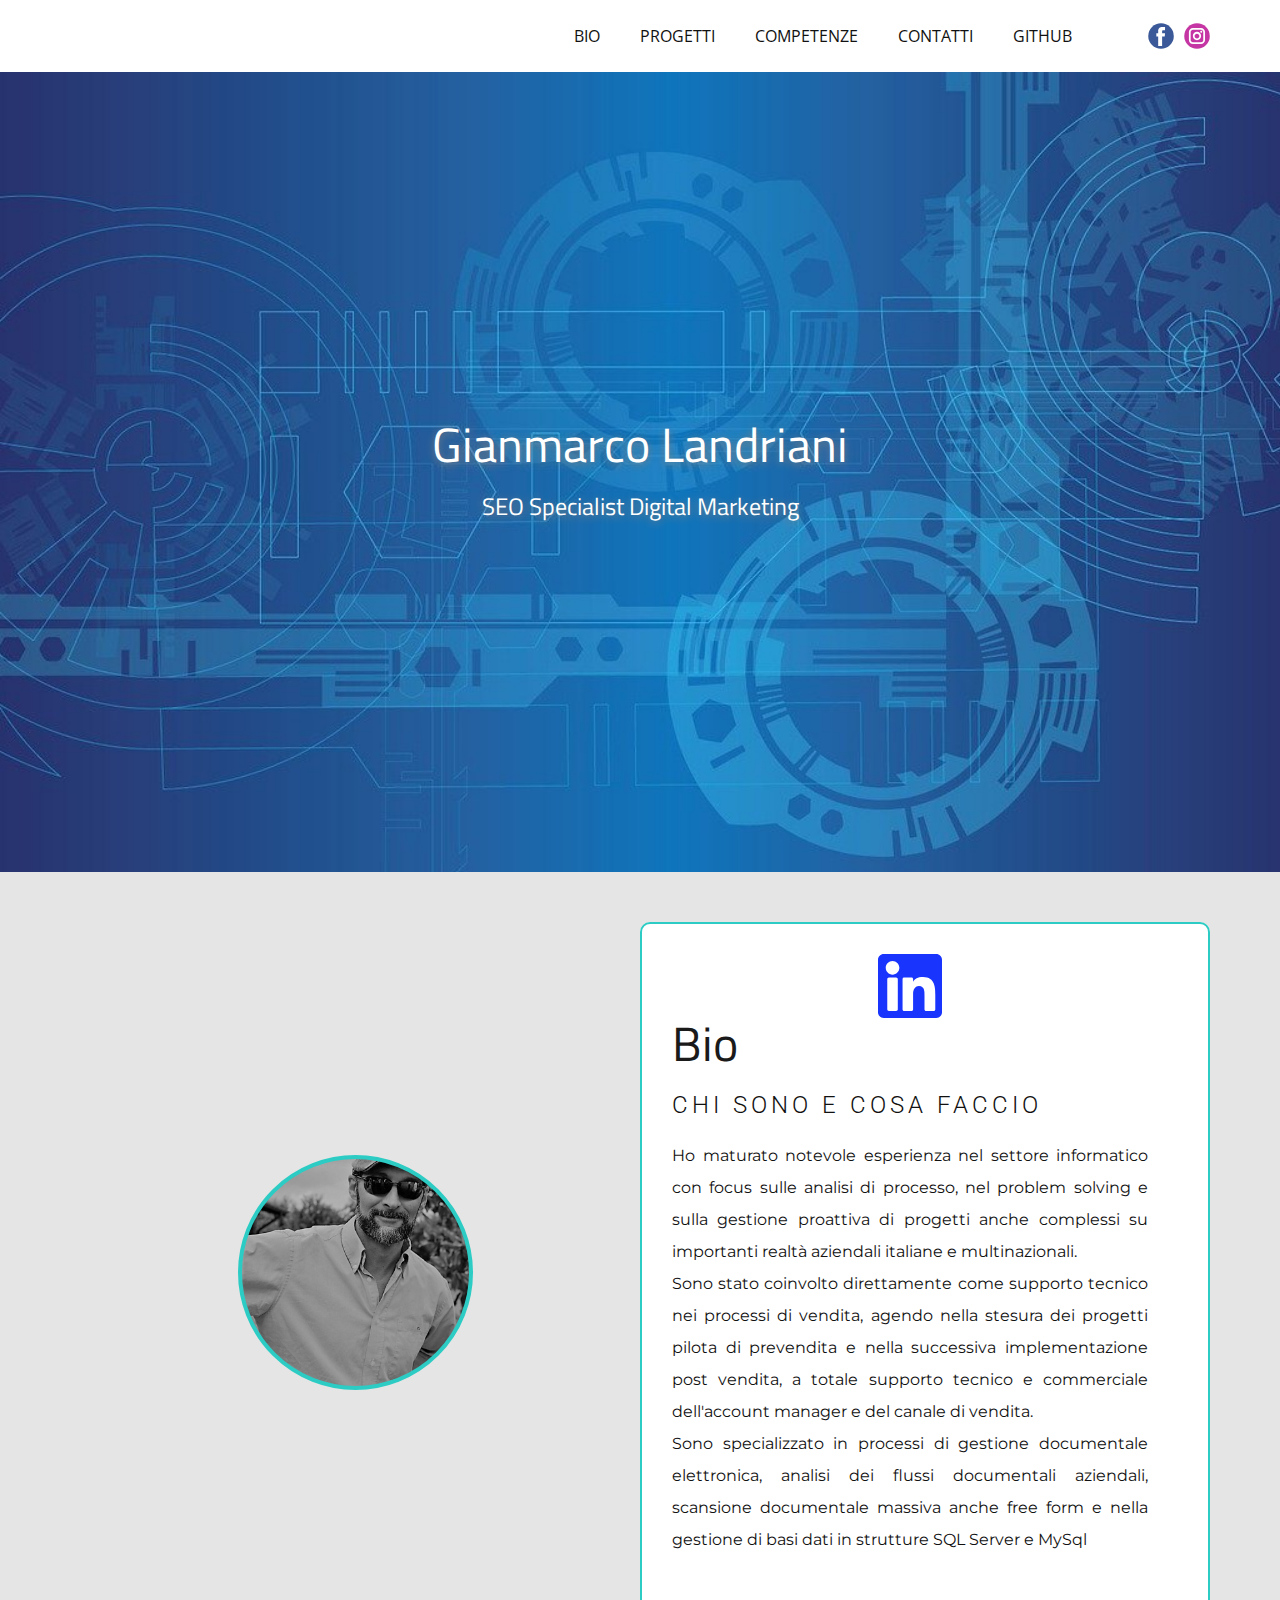
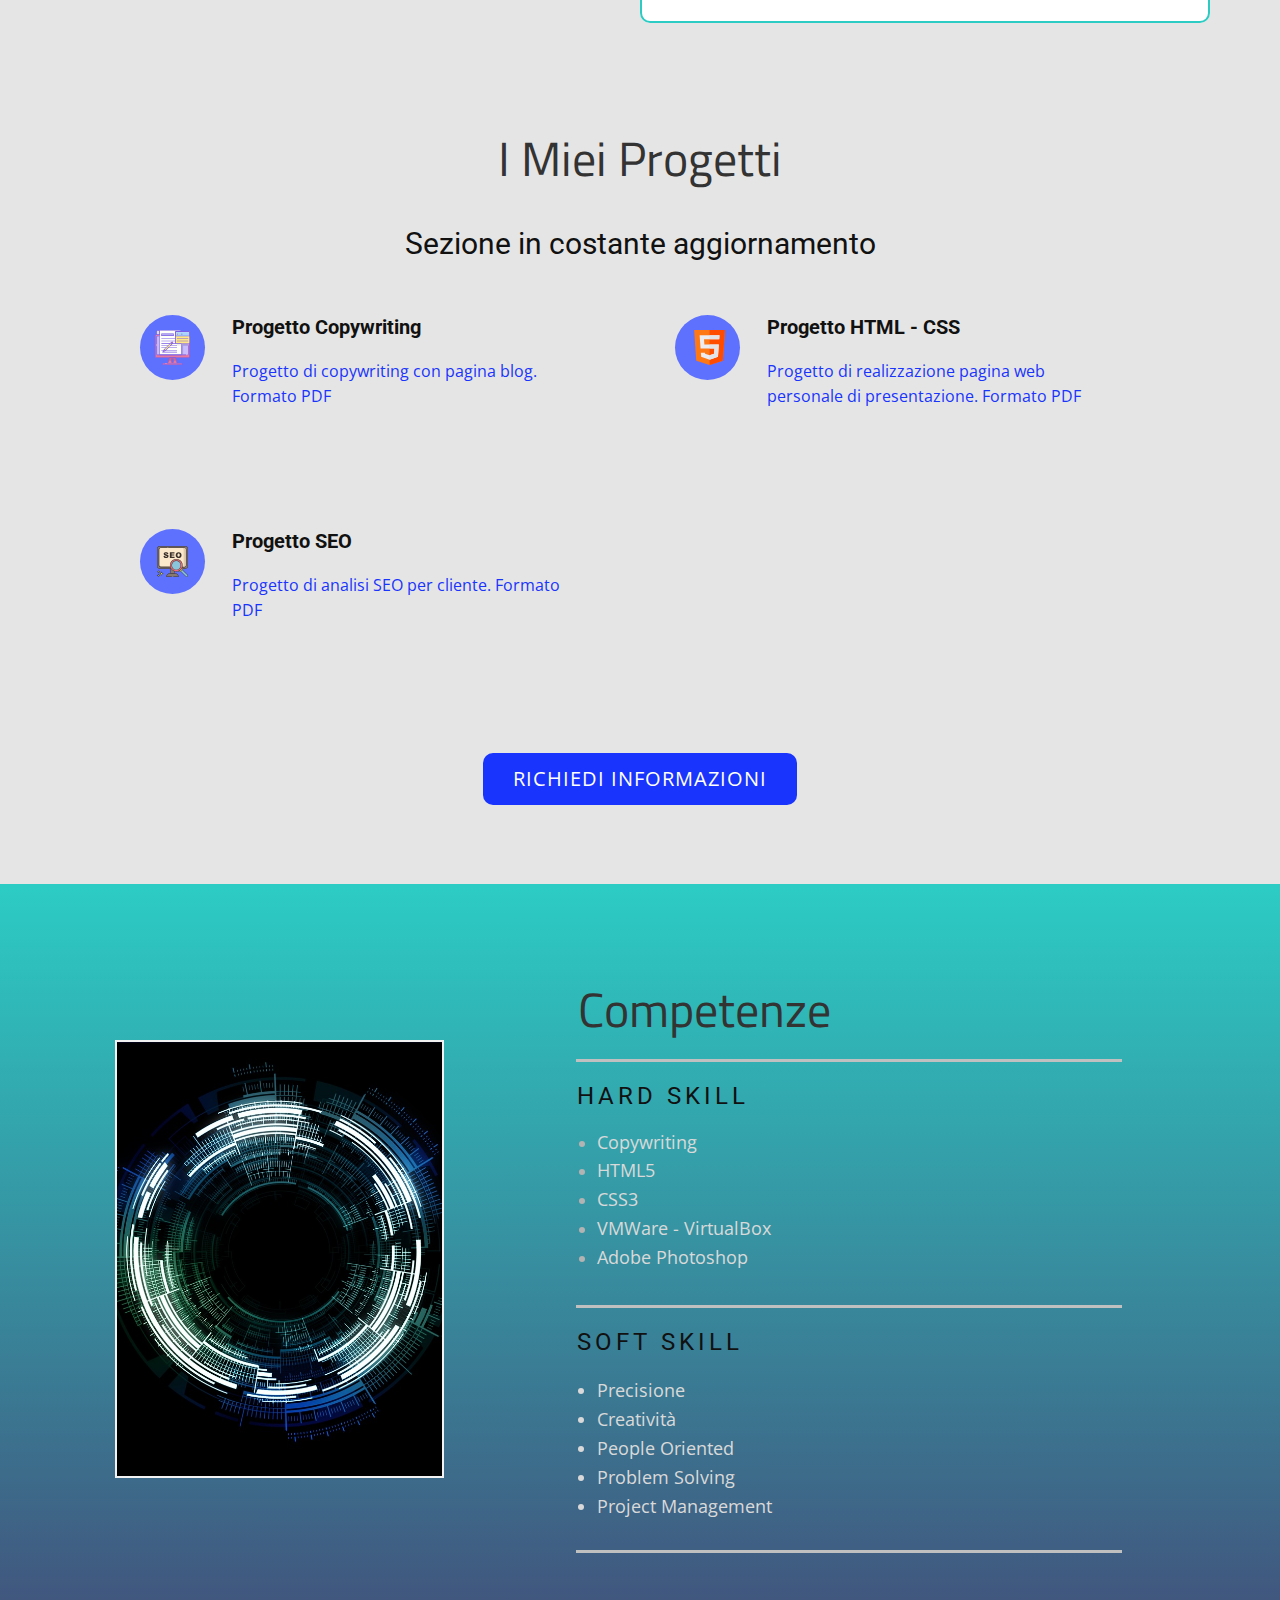
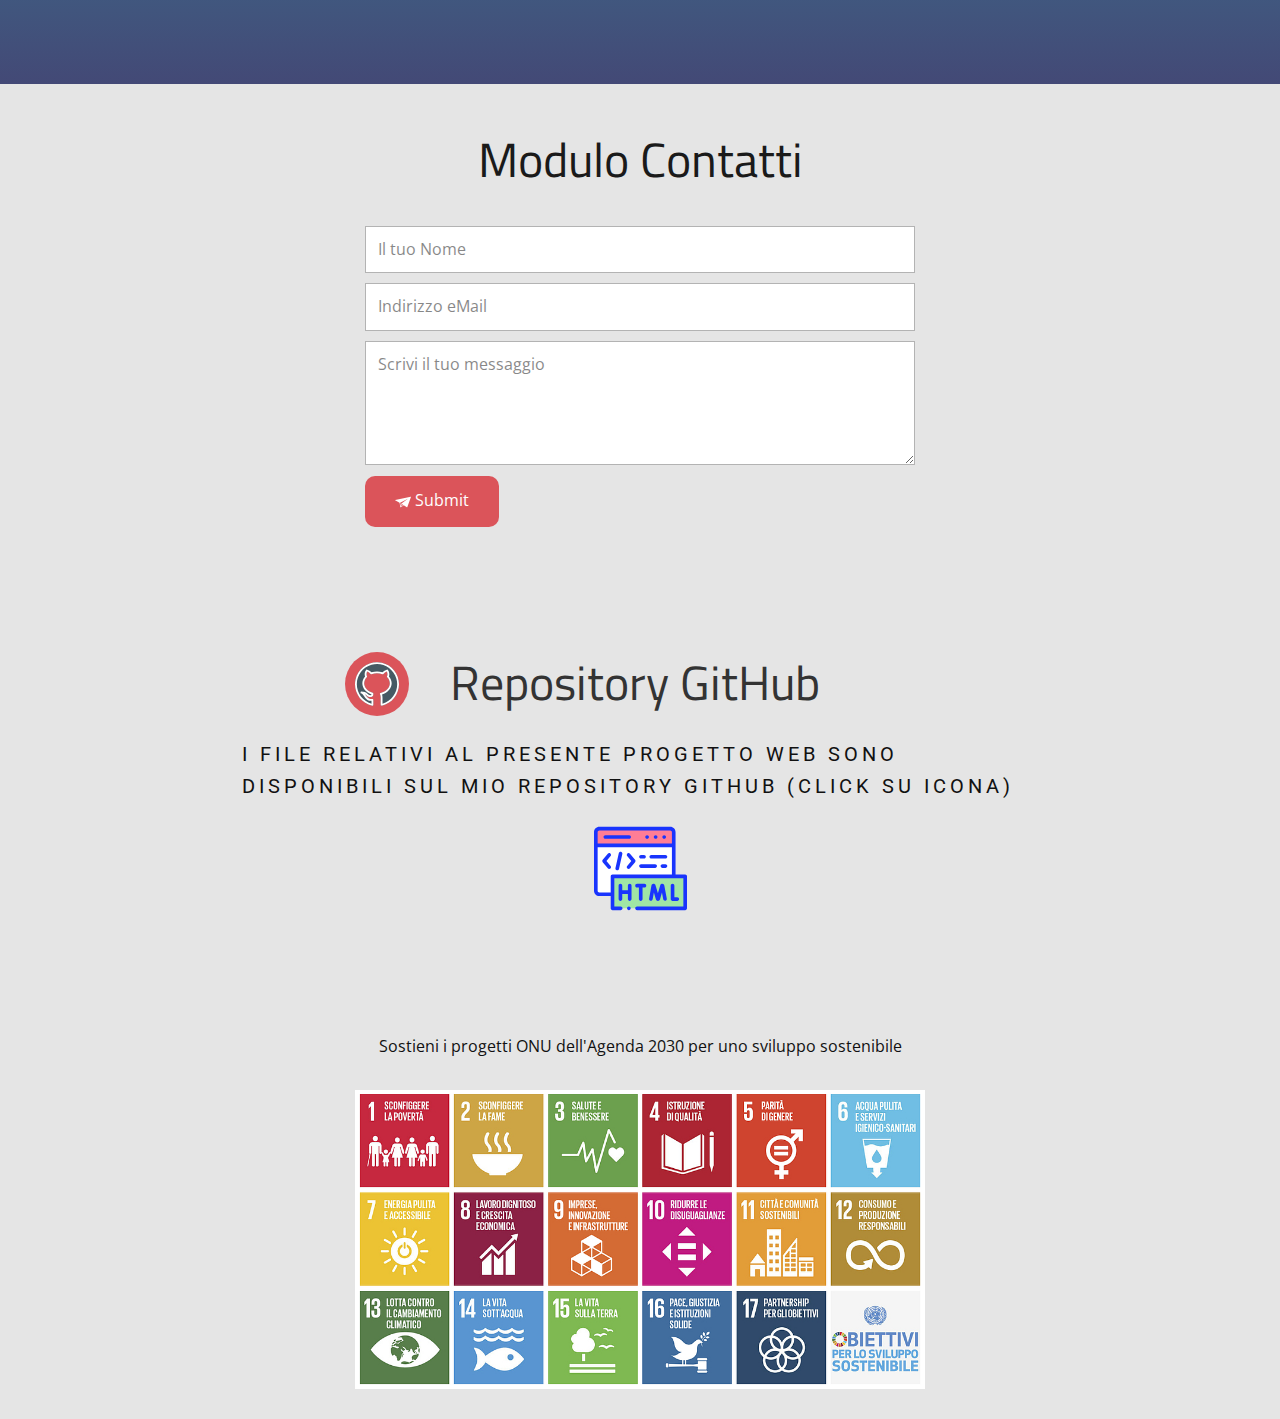
==== commit 66955138: "Update index.html" ====
--- a/index.html
+++ b/index.html
@@ -249,11 +249,11 @@
     </section>
     <section class="u-clearfix u-grey-10 u-section-6" id="sec-github">
       <div class="u-clearfix u-sheet u-sheet-1">
-        <h1 class="u-text u-text-1">Sorgenti in GitHub</h1><span class="u-icon u-icon-circle u-palette-2-base u-spacing-10 u-icon-1"><svg class="u-svg-link" preserveAspectRatio="xMidYMin slice" viewBox="0 0 512.055 512.055" style=""><use xmlns:xlink="http://www.w3.org/1999/xlink" xlink:href="#svg-714f"></use></svg><svg class="u-svg-content" viewBox="0 0 512.055 512.055" x="0px" y="0px" id="svg-714f" style="enable-background:new 0 0 512.055 512.055;"><path style="fill:#455A64;" d="M256.055,3.066C114.67,3.337,0.275,118.172,0.546,259.556  c0.229,119.575,83.206,223.063,199.871,249.28c5.752,1.272,11.446-2.359,12.719-8.111c0.167-0.755,0.251-1.526,0.252-2.3v-58.027  c0-5.891-4.776-10.667-10.667-10.667h-21.333c-26.624,0-44.8-25.237-60.736-47.509l-4.907-6.784  c7.177,4.009,14.037,8.559,20.523,13.611c12.002,11.177,27.445,17.947,43.797,19.2c16.081,2.238,30.931-8.983,33.169-25.064  c0.313-2.249,0.364-4.526,0.153-6.787v-7.445c0.001-4.766-3.16-8.955-7.744-10.261c-59.179-16.747-98.923-61.077-98.923-110.293  c0.441-26.629,11.364-52.009,30.4-70.635c3.073-3.167,3.878-7.899,2.027-11.904c-7.761-17.576-6.594-37.812,3.136-54.379  c14.974,6.031,28.355,15.434,39.104,27.477c2.893,3.433,7.627,4.687,11.84,3.136c40.626-14.648,85.092-14.648,125.717,0  c4.195,1.521,8.893,0.269,11.776-3.136c10.74-12.049,24.114-21.459,39.083-27.499c9.73,16.567,10.897,36.803,3.136,54.379  c-1.852,4.005-1.046,8.737,2.027,11.904c19.049,18.627,29.981,44.017,30.421,70.656c0,51.669-44.139,97.941-107.371,112.512  c-5.741,1.32-9.326,7.044-8.006,12.785c0.208,0.904,0.532,1.776,0.966,2.596c5.976,13.43,8.632,28.101,7.744,42.773v79.36  c0,5.891,4.776,10.667,10.667,10.667c0.775-0.003,1.547-0.089,2.304-0.256c137.945-30.999,224.642-167.955,193.643-305.899  C479.118,86.271,375.63,3.295,256.055,3.066z"></path><path d="M309.388,509.093c-5.891,0-10.667-4.776-10.667-10.667v-79.36c0.888-14.673-1.768-29.343-7.744-42.773  c-2.754-5.208-0.764-11.662,4.444-14.416c0.82-0.433,1.692-0.758,2.596-0.966c63.232-14.571,107.371-60.843,107.371-112.512  c-0.435-26.636-11.359-52.025-30.4-70.656c-3.073-3.167-3.878-7.899-2.027-11.904c7.761-17.576,6.594-37.812-3.136-54.379  c-14.976,6.037-28.358,15.447-39.104,27.499c-2.893,3.433-7.627,4.687-11.84,3.136c-40.626-14.648-85.092-14.648-125.717,0  c-4.195,1.521-8.893,0.269-11.776-3.136c-10.749-12.044-24.13-21.447-39.104-27.477c-9.73,16.567-10.897,36.803-3.136,54.379  c1.852,4.005,1.046,8.737-2.027,11.904c-19.036,18.625-29.959,44.006-30.4,70.635c0,49.216,39.744,93.547,98.923,110.293  c4.584,1.306,7.745,5.495,7.744,10.261v7.445c1.594,16.157-10.213,30.547-26.37,32.141c-2.315,0.228-4.649,0.181-6.953-0.141h-0.213  c-16.26-1.37-31.598-8.127-43.584-19.2c-6.485-5.051-13.346-9.601-20.523-13.611l4.907,6.784  c15.936,22.144,34.112,47.36,60.736,47.36h21.333c5.891,0,10.667,4.776,10.667,10.667v58.027c0.001,3.235-1.467,6.295-3.989,8.32  c-2.525,2.017-5.819,2.8-8.981,2.133C62.412,478.152-24.554,341.366,6.174,203.361S173.687-21.61,311.692,9.117  c117.105,26.074,200.394,129.976,200.363,249.949c-0.607,119.71-83.635,223.212-200.363,249.771  C310.936,509.003,310.163,509.089,309.388,509.093z M314.892,378.511c3.779,13.176,5.52,26.852,5.163,40.555v65.664  c124.69-35.346,197.117-165.081,161.771-289.771S316.745-2.158,192.055,33.188C91.041,61.823,21.34,154.072,21.388,259.066  C21.943,363.81,91.42,455.676,192.055,484.73v-33.664h-10.667c-37.568,0-60.011-31.253-78.059-56.384  c-10.24-14.229-20.8-28.949-28.608-28.949c-5.891,0-10.667-4.776-10.667-10.667s4.776-10.667,10.667-10.667  c27.249-0.042,53.602,9.727,74.24,27.52c8.828,8.508,20.236,13.837,32.427,15.147c2.827,0.368,5.693-0.283,8.085-1.835  c1.882-2.364,2.803-5.35,2.581-8.363c-64.149-21.056-106.667-71.851-106.667-128.448c0.264-29.772,11.542-58.392,31.659-80.341  c-9.398-26.198-4.005-55.425,14.123-76.544c2.683-2.684,6.591-3.74,10.261-2.773c19.354,5.958,36.94,16.598,51.2,30.976  c41.205-13.269,85.536-13.269,126.741,0c14.26-14.378,31.846-25.018,51.2-30.976c3.67-0.967,7.578,0.089,10.261,2.773  c18.145,21.111,23.539,50.348,14.123,76.544c20.151,21.928,31.467,50.541,31.765,80.32  C426.722,306.597,381.324,358.693,314.892,378.511z"></path></svg></span>
-        <h6 class="u-text u-text-2">i File sorgenti relativi al presente progetto web sono disponibili sul mio repository github (click su icona)<a href="https://github.com/gianmarco-landriani/html-css.git" target="_blank">
+        <h1 class="u-text u-text-1">Repository GitHub</h1><span class="u-icon u-icon-circle u-palette-2-base u-spacing-10 u-icon-1"><svg class="u-svg-link" preserveAspectRatio="xMidYMin slice" viewBox="0 0 512.055 512.055" style=""><use xmlns:xlink="http://www.w3.org/1999/xlink" xlink:href="#svg-714f"></use></svg><svg class="u-svg-content" viewBox="0 0 512.055 512.055" x="0px" y="0px" id="svg-714f" style="enable-background:new 0 0 512.055 512.055;"><path style="fill:#455A64;" d="M256.055,3.066C114.67,3.337,0.275,118.172,0.546,259.556  c0.229,119.575,83.206,223.063,199.871,249.28c5.752,1.272,11.446-2.359,12.719-8.111c0.167-0.755,0.251-1.526,0.252-2.3v-58.027  c0-5.891-4.776-10.667-10.667-10.667h-21.333c-26.624,0-44.8-25.237-60.736-47.509l-4.907-6.784  c7.177,4.009,14.037,8.559,20.523,13.611c12.002,11.177,27.445,17.947,43.797,19.2c16.081,2.238,30.931-8.983,33.169-25.064  c0.313-2.249,0.364-4.526,0.153-6.787v-7.445c0.001-4.766-3.16-8.955-7.744-10.261c-59.179-16.747-98.923-61.077-98.923-110.293  c0.441-26.629,11.364-52.009,30.4-70.635c3.073-3.167,3.878-7.899,2.027-11.904c-7.761-17.576-6.594-37.812,3.136-54.379  c14.974,6.031,28.355,15.434,39.104,27.477c2.893,3.433,7.627,4.687,11.84,3.136c40.626-14.648,85.092-14.648,125.717,0  c4.195,1.521,8.893,0.269,11.776-3.136c10.74-12.049,24.114-21.459,39.083-27.499c9.73,16.567,10.897,36.803,3.136,54.379  c-1.852,4.005-1.046,8.737,2.027,11.904c19.049,18.627,29.981,44.017,30.421,70.656c0,51.669-44.139,97.941-107.371,112.512  c-5.741,1.32-9.326,7.044-8.006,12.785c0.208,0.904,0.532,1.776,0.966,2.596c5.976,13.43,8.632,28.101,7.744,42.773v79.36  c0,5.891,4.776,10.667,10.667,10.667c0.775-0.003,1.547-0.089,2.304-0.256c137.945-30.999,224.642-167.955,193.643-305.899  C479.118,86.271,375.63,3.295,256.055,3.066z"></path><path d="M309.388,509.093c-5.891,0-10.667-4.776-10.667-10.667v-79.36c0.888-14.673-1.768-29.343-7.744-42.773  c-2.754-5.208-0.764-11.662,4.444-14.416c0.82-0.433,1.692-0.758,2.596-0.966c63.232-14.571,107.371-60.843,107.371-112.512  c-0.435-26.636-11.359-52.025-30.4-70.656c-3.073-3.167-3.878-7.899-2.027-11.904c7.761-17.576,6.594-37.812-3.136-54.379  c-14.976,6.037-28.358,15.447-39.104,27.499c-2.893,3.433-7.627,4.687-11.84,3.136c-40.626-14.648-85.092-14.648-125.717,0  c-4.195,1.521-8.893,0.269-11.776-3.136c-10.749-12.044-24.13-21.447-39.104-27.477c-9.73,16.567-10.897,36.803-3.136,54.379  c1.852,4.005,1.046,8.737-2.027,11.904c-19.036,18.625-29.959,44.006-30.4,70.635c0,49.216,39.744,93.547,98.923,110.293  c4.584,1.306,7.745,5.495,7.744,10.261v7.445c1.594,16.157-10.213,30.547-26.37,32.141c-2.315,0.228-4.649,0.181-6.953-0.141h-0.213  c-16.26-1.37-31.598-8.127-43.584-19.2c-6.485-5.051-13.346-9.601-20.523-13.611l4.907,6.784  c15.936,22.144,34.112,47.36,60.736,47.36h21.333c5.891,0,10.667,4.776,10.667,10.667v58.027c0.001,3.235-1.467,6.295-3.989,8.32  c-2.525,2.017-5.819,2.8-8.981,2.133C62.412,478.152-24.554,341.366,6.174,203.361S173.687-21.61,311.692,9.117  c117.105,26.074,200.394,129.976,200.363,249.949c-0.607,119.71-83.635,223.212-200.363,249.771  C310.936,509.003,310.163,509.089,309.388,509.093z M314.892,378.511c3.779,13.176,5.52,26.852,5.163,40.555v65.664  c124.69-35.346,197.117-165.081,161.771-289.771S316.745-2.158,192.055,33.188C91.041,61.823,21.34,154.072,21.388,259.066  C21.943,363.81,91.42,455.676,192.055,484.73v-33.664h-10.667c-37.568,0-60.011-31.253-78.059-56.384  c-10.24-14.229-20.8-28.949-28.608-28.949c-5.891,0-10.667-4.776-10.667-10.667s4.776-10.667,10.667-10.667  c27.249-0.042,53.602,9.727,74.24,27.52c8.828,8.508,20.236,13.837,32.427,15.147c2.827,0.368,5.693-0.283,8.085-1.835  c1.882-2.364,2.803-5.35,2.581-8.363c-64.149-21.056-106.667-71.851-106.667-128.448c0.264-29.772,11.542-58.392,31.659-80.341  c-9.398-26.198-4.005-55.425,14.123-76.544c2.683-2.684,6.591-3.74,10.261-2.773c19.354,5.958,36.94,16.598,51.2,30.976  c41.205-13.269,85.536-13.269,126.741,0c14.26-14.378,31.846-25.018,51.2-30.976c3.67-0.967,7.578,0.089,10.261,2.773  c18.145,21.111,23.539,50.348,14.123,76.544c20.151,21.928,31.467,50.541,31.765,80.32  C426.722,306.597,381.324,358.693,314.892,378.511z"></path></svg></span>
+        <h6 class="u-text u-text-2">i File relativi al presente progetto web sono disponibili sul mio repository github (click su icona)<a href="https://github.com/gianmarco-landriani/html-css.git" target="_blank">
             <br>
           </a>
-        </h6><span class="u-icon u-icon-circle u-text-palette-1-base u-icon-2" data-href="https://github.com/gianmarco-landriani/html-css.git" data-target="_blank"><svg class="u-svg-link" preserveAspectRatio="xMidYMin slice" viewBox="0 0 512 512" style=""><use xmlns:xlink="http://www.w3.org/1999/xlink" xlink:href="#svg-195c"></use></svg><svg class="u-svg-content" viewBox="0 0 512 512" id="svg-195c"><g><g><path clip-rule="evenodd" d="m10 128.422h428.957v-72.578c0-10.583-8.682-19.237-19.265-19.237h-390.456c-10.583 0-19.236 8.654-19.236 19.237z" fill="#ff7d95" fill-rule="evenodd"></path>
+        </h6><span class="u-icon u-icon-circle u-text-palette-1-base u-icon-2" data-href="https://gianmarco-landriani.github.io" data-target="_blank"><svg class="u-svg-link" preserveAspectRatio="xMidYMin slice" viewBox="0 0 512 512" style=""><use xmlns:xlink="http://www.w3.org/1999/xlink" xlink:href="#svg-195c"></use></svg><svg class="u-svg-content" viewBox="0 0 512 512" id="svg-195c"><g><g><path clip-rule="evenodd" d="m10 128.422h428.957v-72.578c0-10.583-8.682-19.237-19.265-19.237h-390.456c-10.583 0-19.236 8.654-19.236 19.237z" fill="#ff7d95" fill-rule="evenodd"></path>
 </g><g><path clip-rule="evenodd" d="m101.925 299.708h337.032v-171.286h-428.957v250.277c0 10.583 8.653 19.265 19.236 19.265h72.689z" fill="#fff" fill-rule="evenodd"></path>
 </g><g><path clip-rule="evenodd" d="m101.925 475.393h400.075v-175.685h-63.043-337.032v98.255z" fill="#a0e5a5" fill-rule="evenodd"></path>
 </g><g><path d="m502 289.708h-53.043v-233.864c0-16.121-13.128-29.237-29.265-29.237h-390.456c-16.121 0-29.236 13.116-29.236 29.237v322.854c0 16.137 13.115 29.265 29.236 29.265h62.689v67.43c0 5.523 4.477 10 10 10h45.027c5.523 0 10-4.477 10-10s-4.477-10-10-10h-35.027v-155.685h380.075v155.685h-255.137c-5.523 0-10 4.477-10 10s4.477 10 10 10h265.137c5.523 0 10-4.477 10-10v-175.685c0-5.522-4.477-10-10-10zm-472.764-243.101h390.456c5.108 0 9.265 4.144 9.265 9.237v62.578h-408.957v-62.578c0-5.094 4.144-9.237 9.236-9.237zm72.689 243.101c-5.523 0-10 4.477-10 10v88.255h-62.689c-5.093 0-9.236-4.156-9.236-9.265v-240.277h408.957v151.287z"></path><path d="m339.343 92.514c5.523 0 10-4.477 10-10s-4.477-10-10-10h-.057c-5.523 0-9.972 4.477-9.972 10s4.506 10 10.029 10z"></path><path d="m386.384 92.514c5.523 0 10-4.477 10-10s-4.477-10-10-10h-.028c-5.523 0-9.986 4.477-9.986 10s4.491 10 10.014 10z"></path><path d="m292.302 92.514c5.523 0 10-4.477 10-10s-4.477-10-10-10h-.057c-5.523 0-9.971 4.477-9.971 10s4.505 10 10.028 10z"></path><path d="m62.545 92.514h130.994c5.523 0 10-4.477 10-10s-4.477-10-10-10h-130.994c-5.523 0-10 4.477-10 10s4.477 10 10 10z"></path><path d="m322.939 425.702 6.753-37.396 11.181 37.881c.033.111.067.221.104.331 1.596 4.788 6.037 7.987 11.071 7.987h.1c5.061-.042 9.483-3.316 11.004-8.146.027-.086.053-.173.078-.26l10.785-37.808 7.17 37.51c1.037 5.425 6.275 8.982 11.7 7.945s8.981-6.275 7.945-11.7l-13.76-71.982c-.007-.039-.015-.077-.022-.114-1.06-5.212-5.512-9.049-10.827-9.329-5.292-.277-10.118 3.055-11.714 8.11-.028.089-.055.179-.081.269l-12.523 43.902-12.984-43.99c-.033-.111-.067-.221-.104-.331-1.67-5.01-6.518-8.277-11.794-7.95-5.282.329-9.695 4.186-10.733 9.379-.012.061-.023.122-.035.183l-12.995 71.954c-.981 5.435 2.629 10.637 8.063 11.618 5.43.979 10.637-2.628 11.618-8.063z"></path><path d="m432.545 340.609c-5.523 0-10 4.477-10 10v73.826c0 4.869 3.506 9.029 8.304 9.855.714.123 1.235.213 9.522.213 3.966 0 9.711-.021 18.105-.068 5.522-.031 9.975-4.534 9.943-10.057-.031-5.503-4.502-9.943-9.999-9.943-.019 0-.038 0-.058 0-4.823.027-10.852.052-15.818.06v-63.886c.001-5.523-4.476-10-9.999-10z"></path><path d="m196.631 340.609c-5.523 0-10 4.477-10 10v25.665h-31.155v-25.665c0-5.523-4.477-10-10-10s-10 4.477-10 10v73.883c0 5.523 4.477 10 10 10s10-4.477 10-10v-28.218h31.155v28.218c0 5.523 4.477 10 10 10s10-4.477 10-10v-73.883c0-5.523-4.477-10-10-10z"></path><path d="m257.263 434.492c5.523 0 10-4.477 10-10v-63.883h10.484c5.523 0 10-4.477 10-10s-4.477-10-10-10h-40.827c-5.523 0-10 4.477-10 10s4.477 10 10 10h10.343v63.883c0 5.523 4.477 10 10 10z"></path><path d="m148.357 164.028c-5.391-1.2-10.733 2.2-11.933 7.591l-18.272 82.168c-1.199 5.391 2.2 10.733 7.591 11.933.731.163 1.461.24 2.18.24 4.583 0 8.716-3.171 9.752-7.831l18.272-82.168c1.199-5.392-2.199-10.734-7.59-11.933z"></path><path d="m90.089 173.295c-4.253-3.523-10.558-2.932-14.08 1.322l-28.06 33.877c-3.065 3.7-3.065 9.057 0 12.758l28.06 33.877c1.978 2.388 4.831 3.622 7.707 3.622 2.247 0 4.508-.754 6.374-2.299 4.253-3.523 4.845-9.827 1.322-14.08l-22.776-27.499 22.776-27.498c3.523-4.253 2.931-10.557-1.323-14.08z"></path><path d="m198.062 174.618c-3.523-4.254-9.828-4.846-14.08-1.322-4.253 3.523-4.845 9.827-1.322 14.08l22.776 27.498-22.776 27.499c-3.523 4.253-2.931 10.557 1.322 14.08 1.866 1.546 4.126 2.299 6.374 2.299 2.875 0 5.729-1.234 7.707-3.622l28.06-33.877c3.065-3.7 3.065-9.058 0-12.758z"></path><path d="m315.312 201.438h77.966c5.523 0 10-4.477 10-10s-4.477-10-10-10h-77.966c-5.523 0-10 4.477-10 10s4.477 10 10 10z"></path><path d="m258.681 201.438h16.598c5.523 0 10-4.477 10-10s-4.477-10-10-10h-16.598c-5.523 0-10 4.477-10 10s4.477 10 10 10z"></path><path d="m336.647 232.708h-77.966c-5.523 0-10 4.477-10 10s4.477 10 10 10h77.966c5.523 0 10-4.477 10-10s-4.477-10-10-10z"></path><path d="m393.278 232.708h-16.598c-5.523 0-10 4.477-10 10s4.477 10 10 10h16.598c5.523 0 10-4.477 10-10s-4.477-10-10-10z"></path><path d="m191.893 465.393c-5.523 0-10 4.477-10 10s4.477 10 10 10h.057c5.523 0 9.971-4.477 9.971-10s-4.505-10-10.028-10z"></path>
